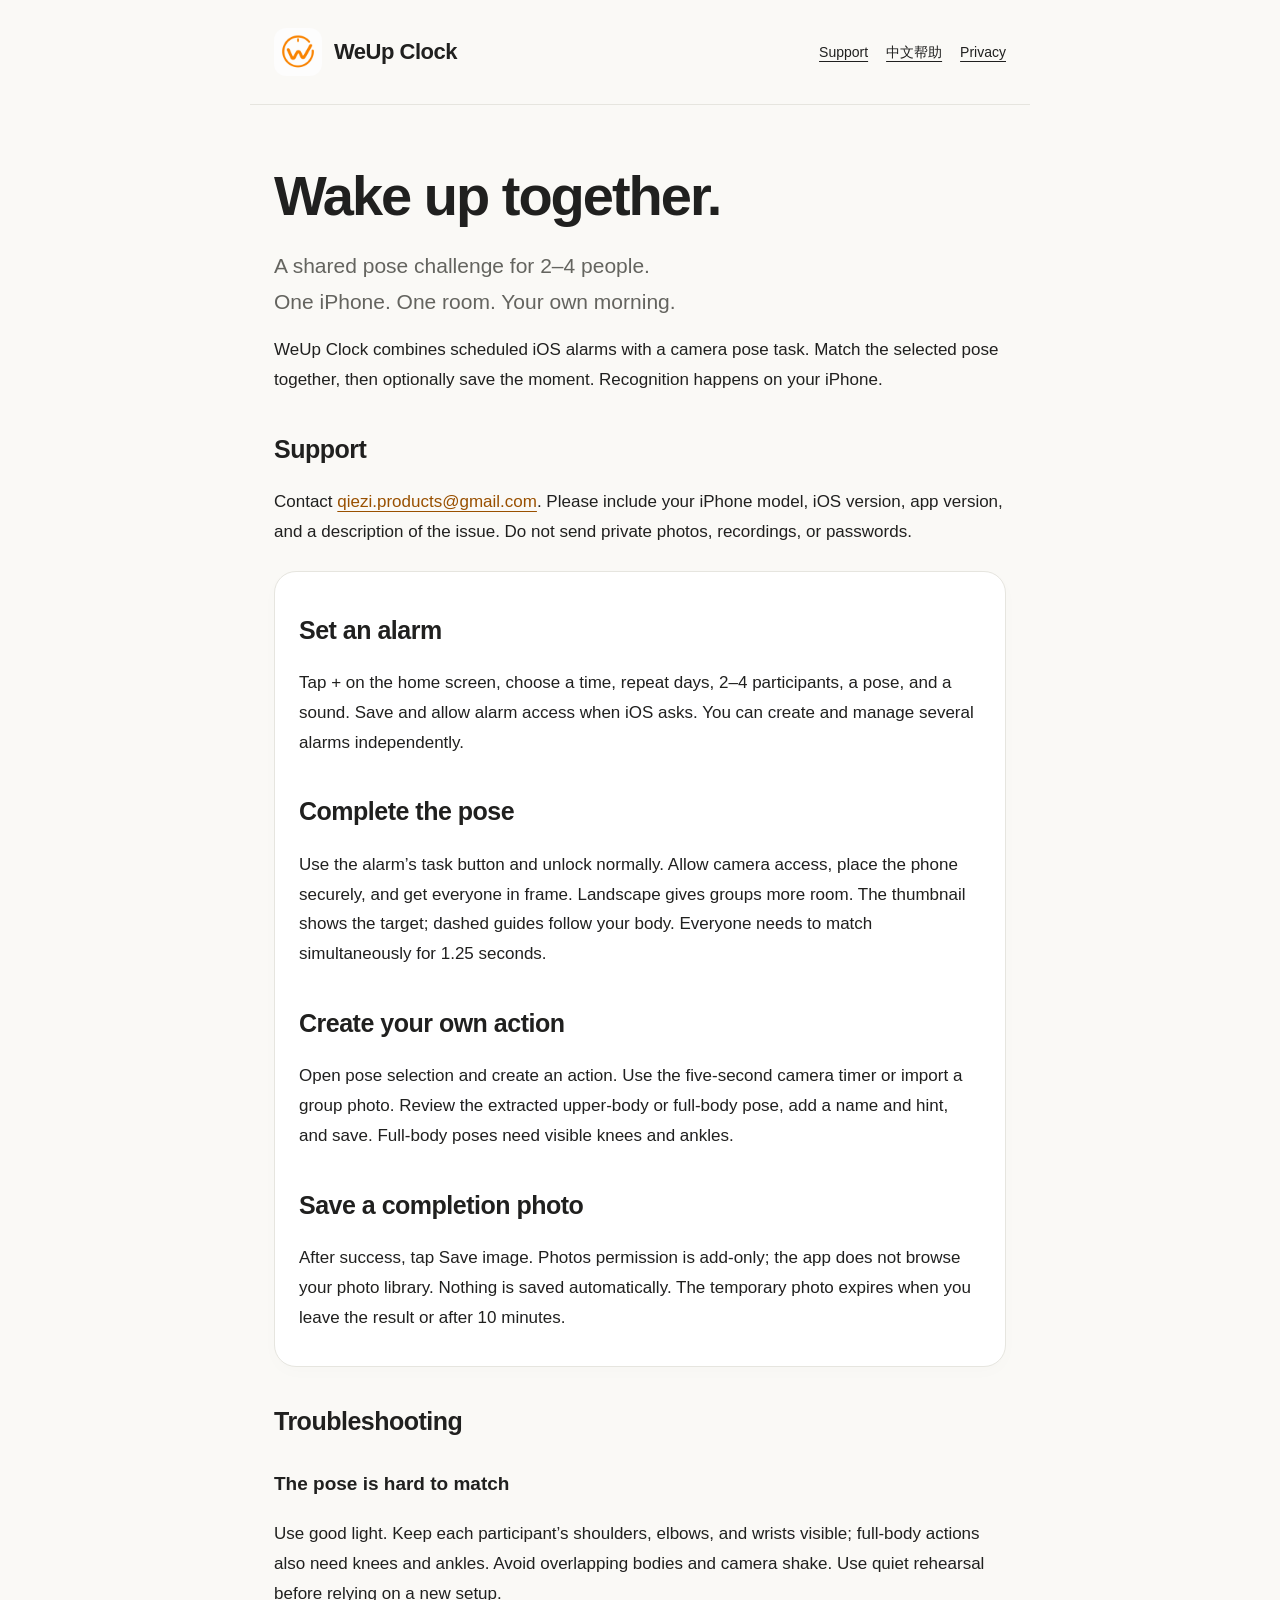
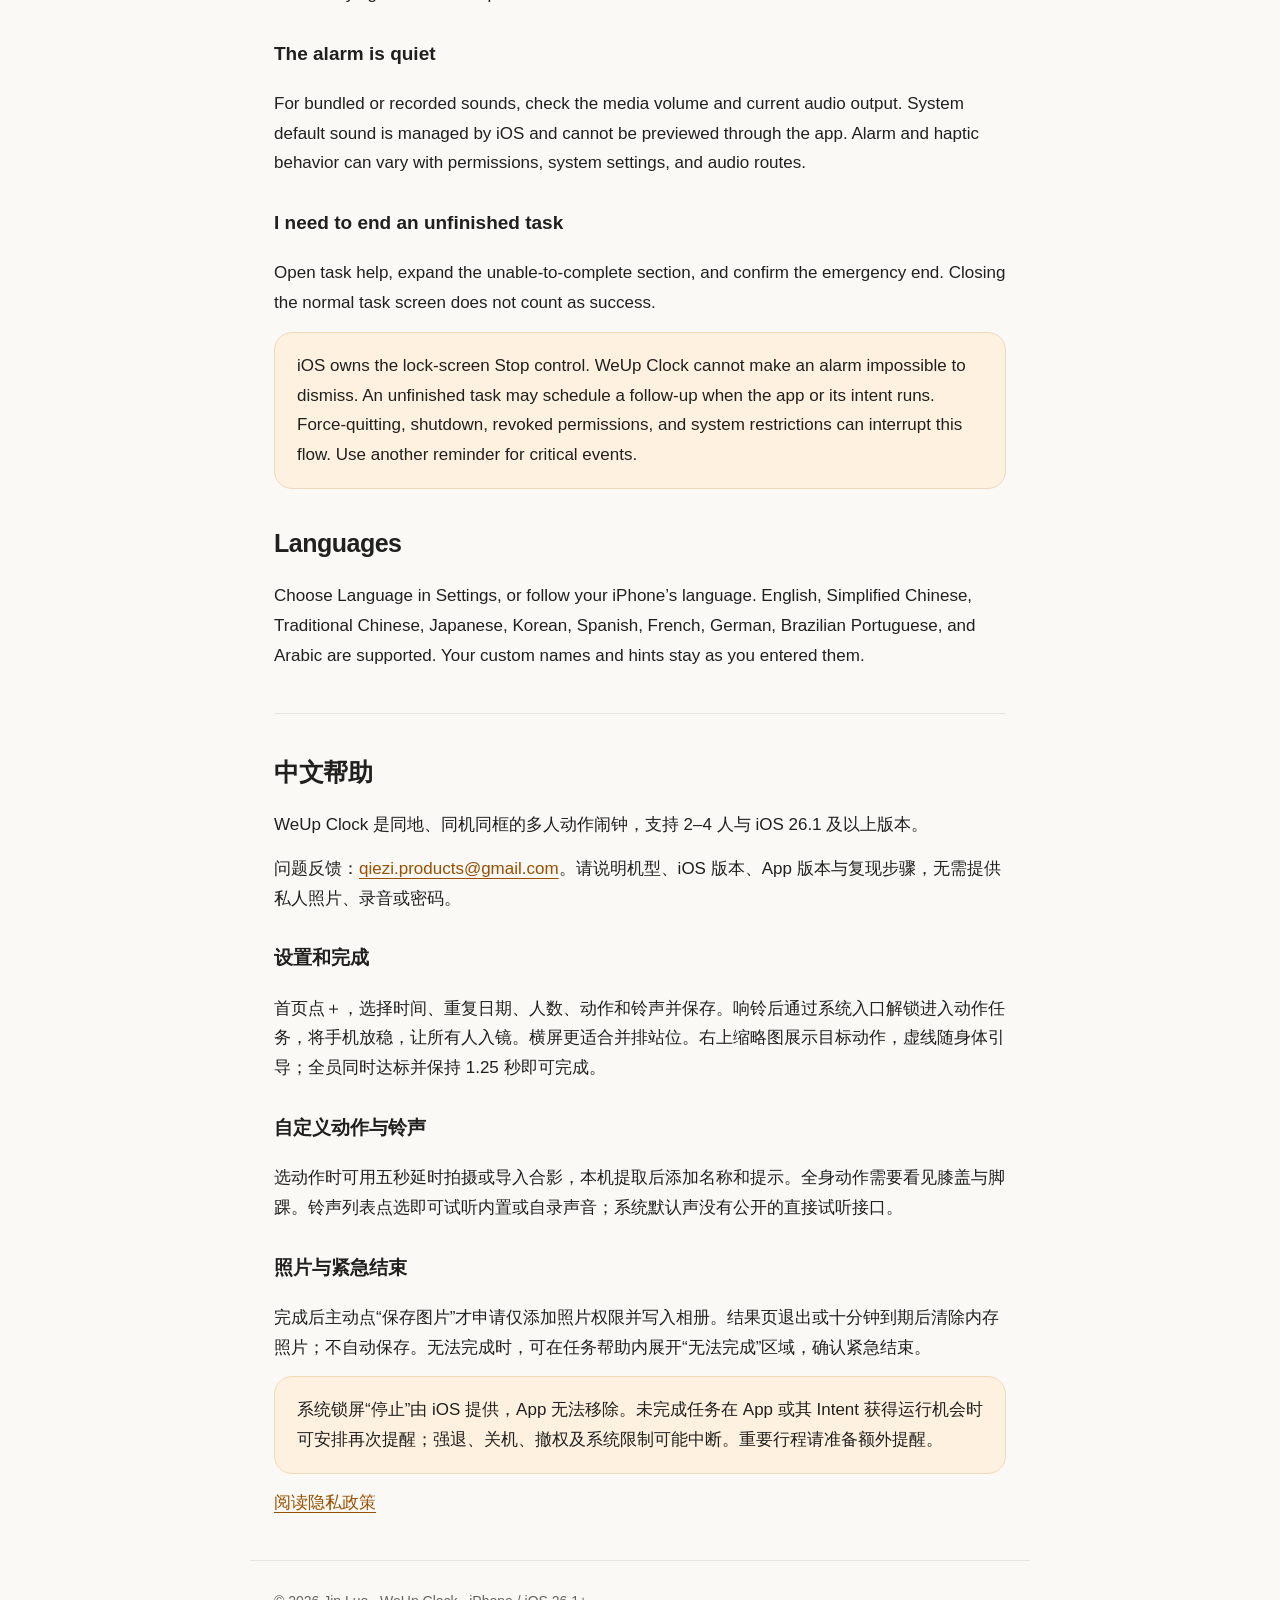
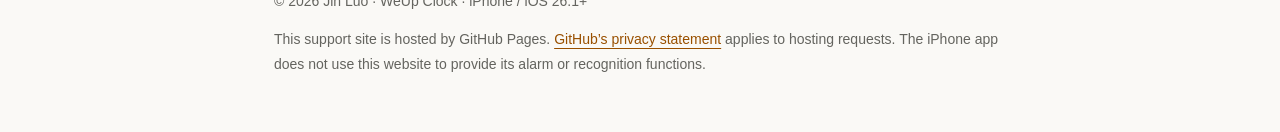
==== index.html @ ee0f4970 "Publish WeUp Clock support and privacy pages" ====
<!doctype html><html lang="en"><head><meta charset="utf-8"><meta name="viewport" content="width=device-width,initial-scale=1"><title>WeUp Clock — Support</title><meta name="description" content="Support and privacy information for WeUp Clock, a local shared-pose alarm for iPhone."><link rel="stylesheet" href="style.css"><link rel="icon" href="icon.png"></head><body>
<header><a class="brand" href="./"><img src="icon.png" alt="">WeUp Clock</a><nav><a href="#support">Support</a><a href="#zh" lang="zh-Hans">中文帮助</a><a href="privacy.html">Privacy</a></nav></header>
<main><h1>Wake up together.</h1><p class="lead">A shared pose challenge for 2–4 people.<br>One iPhone. One room. Your own morning.</p><p>WeUp Clock combines scheduled iOS alarms with a camera pose task. Match the selected pose together, then optionally save the moment. Recognition happens on your iPhone.</p>
<section id="support"><h2>Support</h2><p>Contact <a href="mailto:qiezi.products@gmail.com?subject=WeUp%20Clock%20Support">qiezi.products@gmail.com</a>. Please include your iPhone model, iOS version, app version, and a description of the issue. Do not send private photos, recordings, or passwords.</p></section>
<div class="card"><h2>Set an alarm</h2><p>Tap + on the home screen, choose a time, repeat days, 2–4 participants, a pose, and a sound. Save and allow alarm access when iOS asks. You can create and manage several alarms independently.</p><h2>Complete the pose</h2><p>Use the alarm’s task button and unlock normally. Allow camera access, place the phone securely, and get everyone in frame. Landscape gives groups more room. The thumbnail shows the target; dashed guides follow your body. Everyone needs to match simultaneously for 1.25 seconds.</p><h2>Create your own action</h2><p>Open pose selection and create an action. Use the five-second camera timer or import a group photo. Review the extracted upper-body or full-body pose, add a name and hint, and save. Full-body poses need visible knees and ankles.</p><h2>Save a completion photo</h2><p>After success, tap Save image. Photos permission is add-only; the app does not browse your photo library. Nothing is saved automatically. The temporary photo expires when you leave the result or after 10 minutes.</p></div>
<h2>Troubleshooting</h2><h3>The pose is hard to match</h3><p>Use good light. Keep each participant’s shoulders, elbows, and wrists visible; full-body actions also need knees and ankles. Avoid overlapping bodies and camera shake. Use quiet rehearsal before relying on a new setup.</p><h3>The alarm is quiet</h3><p>For bundled or recorded sounds, check the media volume and current audio output. System default sound is managed by iOS and cannot be previewed through the app. Alarm and haptic behavior can vary with permissions, system settings, and audio routes.</p><h3>I need to end an unfinished task</h3><p>Open task help, expand the unable-to-complete section, and confirm the emergency end. Closing the normal task screen does not count as success.</p><p class="note">iOS owns the lock-screen Stop control. WeUp Clock cannot make an alarm impossible to dismiss. An unfinished task may schedule a follow-up when the app or its intent runs. Force-quitting, shutdown, revoked permissions, and system restrictions can interrupt this flow. Use another reminder for critical events.</p>
<h2>Languages</h2><p>Choose Language in Settings, or follow your iPhone’s language. English, Simplified Chinese, Traditional Chinese, Japanese, Korean, Spanish, French, German, Brazilian Portuguese, and Arabic are supported. Your custom names and hints stay as you entered them.</p>
<hr><section id="zh" lang="zh-Hans"><h2>中文帮助</h2><p>WeUp Clock 是同地、同机同框的多人动作闹钟，支持 2–4 人与 iOS 26.1 及以上版本。</p><p>问题反馈：<a href="mailto:qiezi.products@gmail.com?subject=WeUp%20Clock%20%E5%B8%AE%E5%8A%A9">qiezi.products@gmail.com</a>。请说明机型、iOS 版本、App 版本与复现步骤，无需提供私人照片、录音或密码。</p><h3>设置和完成</h3><p>首页点＋，选择时间、重复日期、人数、动作和铃声并保存。响铃后通过系统入口解锁进入动作任务，将手机放稳，让所有人入镜。横屏更适合并排站位。右上缩略图展示目标动作，虚线随身体引导；全员同时达标并保持 1.25 秒即可完成。</p><h3>自定义动作与铃声</h3><p>选动作时可用五秒延时拍摄或导入合影，本机提取后添加名称和提示。全身动作需要看见膝盖与脚踝。铃声列表点选即可试听内置或自录声音；系统默认声没有公开的直接试听接口。</p><h3>照片与紧急结束</h3><p>完成后主动点“保存图片”才申请仅添加照片权限并写入相册。结果页退出或十分钟到期后清除内存照片；不自动保存。无法完成时，可在任务帮助内展开“无法完成”区域，确认紧急结束。</p><p class="note">系统锁屏“停止”由 iOS 提供，App 无法移除。未完成任务在 App 或其 Intent 获得运行机会时可安排再次提醒；强退、关机、撤权及系统限制可能中断。重要行程请准备额外提醒。</p><p><a href="privacy.html#zh">阅读隐私政策</a></p></section></main><footer>© 2026 Jin Luo · WeUp Clock · iPhone / iOS 26.1+<p>This support site is hosted by GitHub Pages. <a href="https://docs.github.com/en/site-policy/privacy-policies/github-general-privacy-statement">GitHub’s privacy statement</a> applies to hosting requests. The iPhone app does not use this website to provide its alarm or recognition functions.</p></footer></body></html>
---- style.css ----
:root{color-scheme:light;--ink:#20201f;--muted:#64645f;--brand:#ff8a00;--line:#e6e5df}*{box-sizing:border-box}body{margin:0;background:#faf9f6;color:var(--ink);font:17px/1.75 -apple-system,BlinkMacSystemFont,"Segoe UI",sans-serif}header,main,footer{max-width:780px;margin:auto;padding:28px 24px}header{display:flex;align-items:center;justify-content:space-between;gap:20px;border-bottom:1px solid var(--line)}.brand{display:flex;gap:12px;align-items:center;font-size:22px;font-weight:750;text-decoration:none;color:var(--ink);letter-spacing:-.5px}.brand img{width:48px;height:48px;border-radius:12px}nav{display:flex;gap:18px;font-size:14px}a{color:#995000;text-underline-offset:4px}nav a{color:var(--ink)}h1{font-size:clamp(36px,7vw,56px);letter-spacing:-2px;line-height:1.12;margin:32px 0 20px}h2{font-size:25px;line-height:1.35;letter-spacing:-.5px;margin-top:38px}h3{font-size:19px;margin-top:28px}p{margin:14px 0}.lead{font-size:21px;color:var(--muted)}.note{padding:18px 22px;background:#fff1df;border:1px solid #f1d8b9;border-radius:18px}.card{background:white;border:1px solid var(--line);border-radius:22px;padding:4px 24px 20px;margin:24px 0;box-shadow:0 5px 18px #20201f04}.muted,footer{color:var(--muted);font-size:14px}hr{border:0;border-top:1px solid var(--line);margin:42px 0}li{margin-bottom:8px}footer{border-top:1px solid var(--line);padding-bottom:42px}@media(max-width:520px){header{align-items:flex-start;flex-direction:column}h1{letter-spacing:-1px}.card{padding-inline:18px}nav{flex-wrap:wrap}}
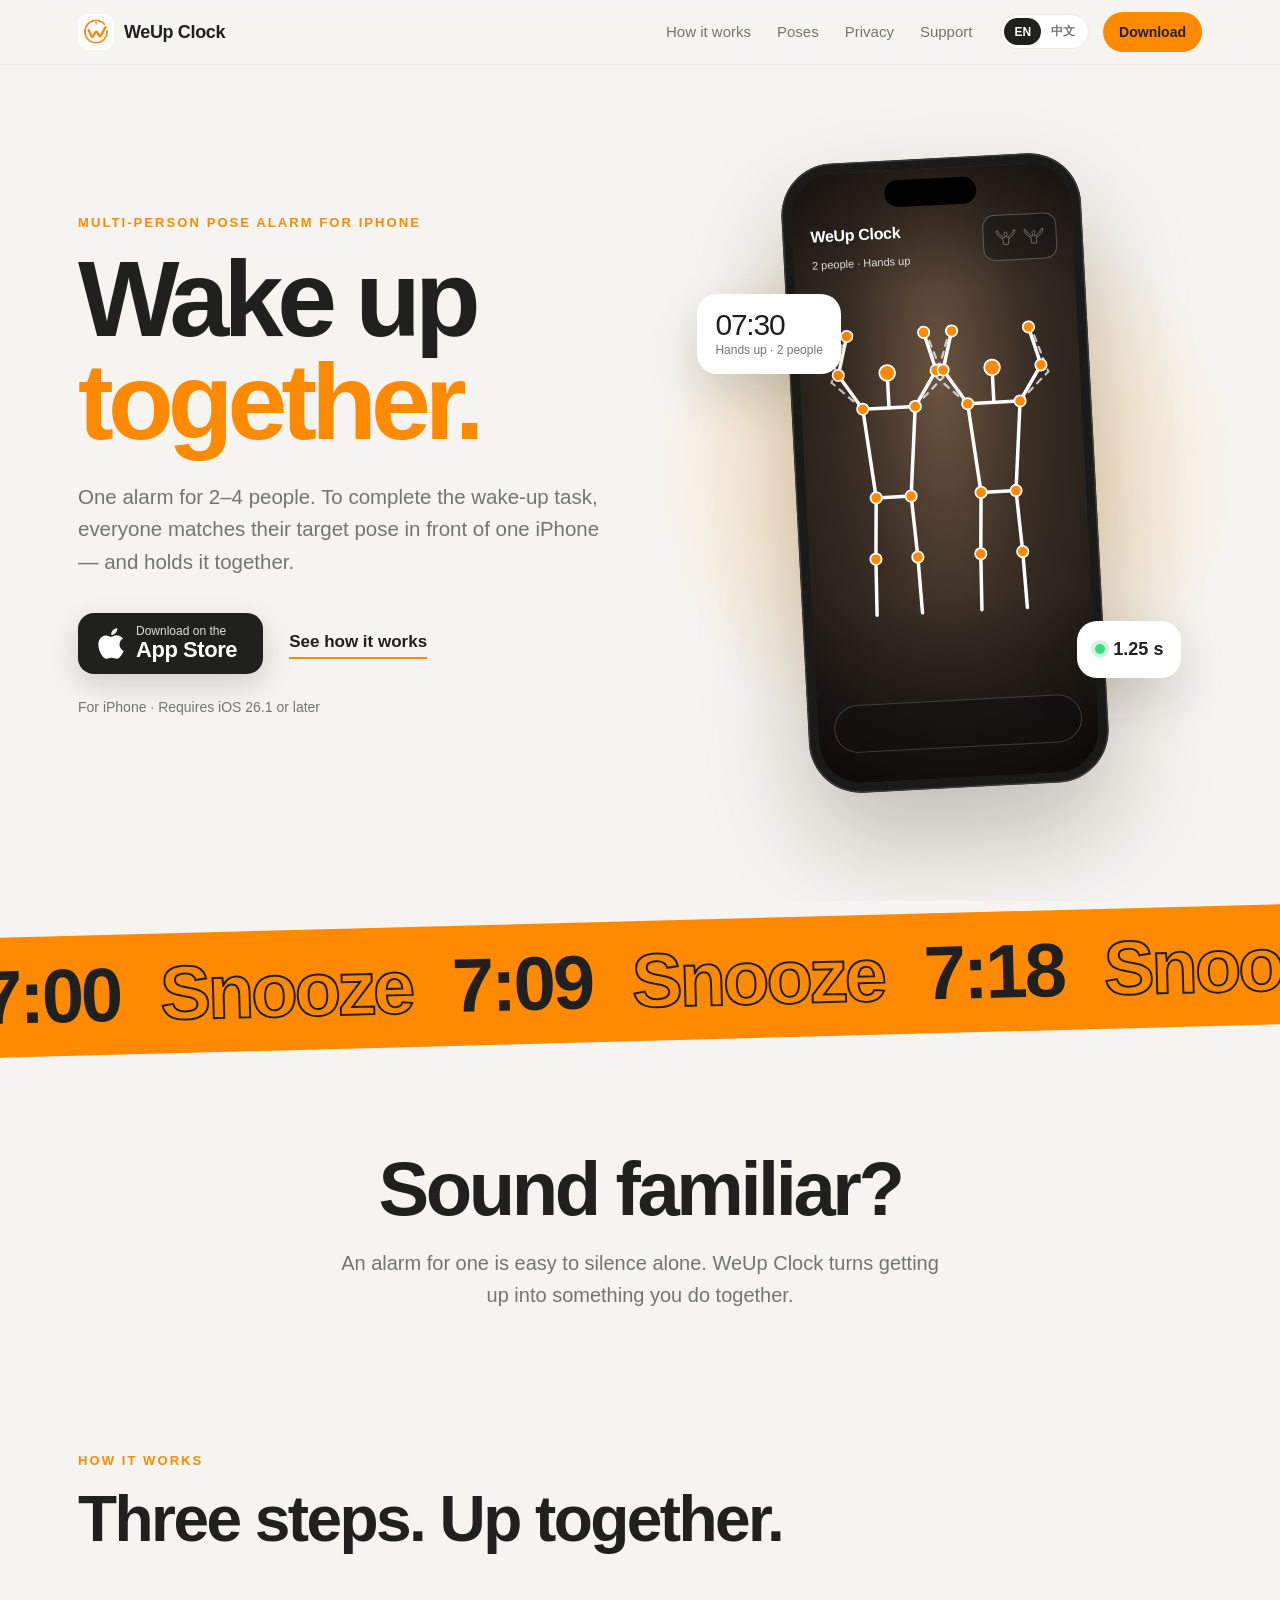
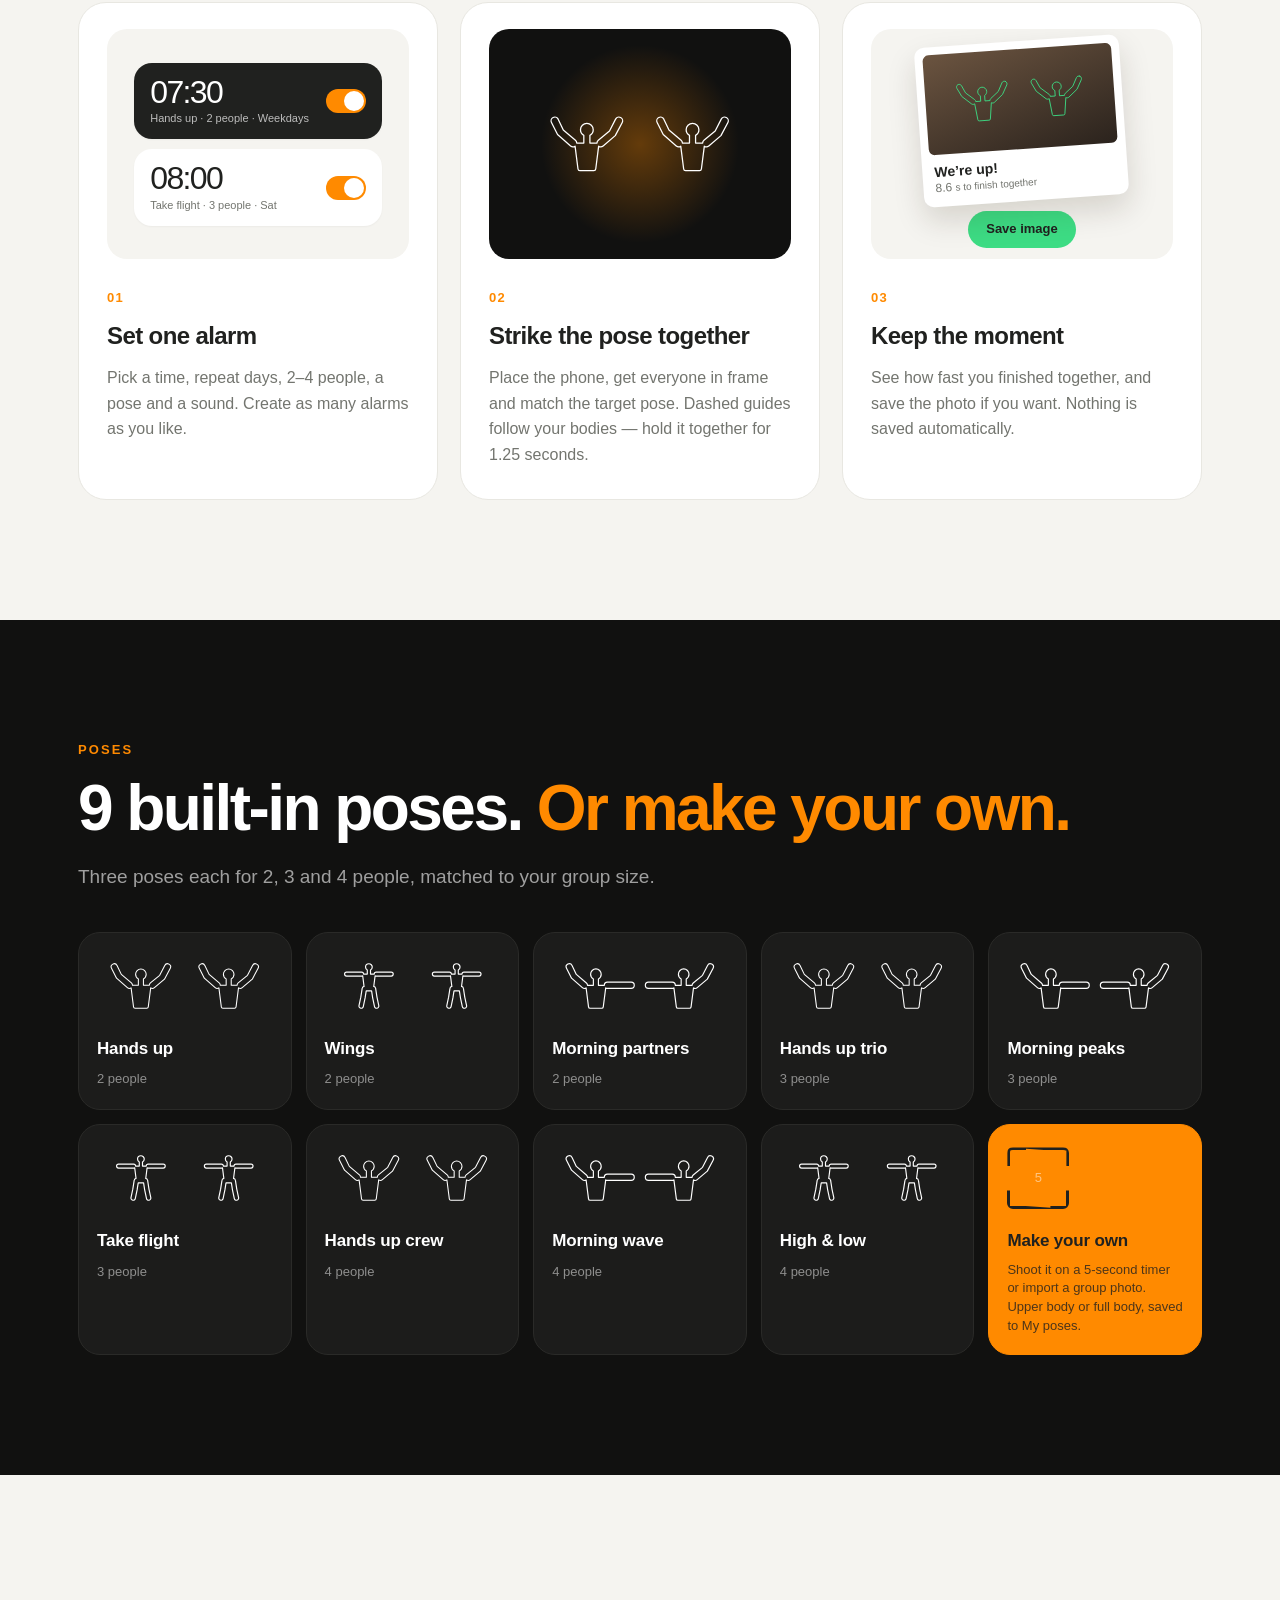
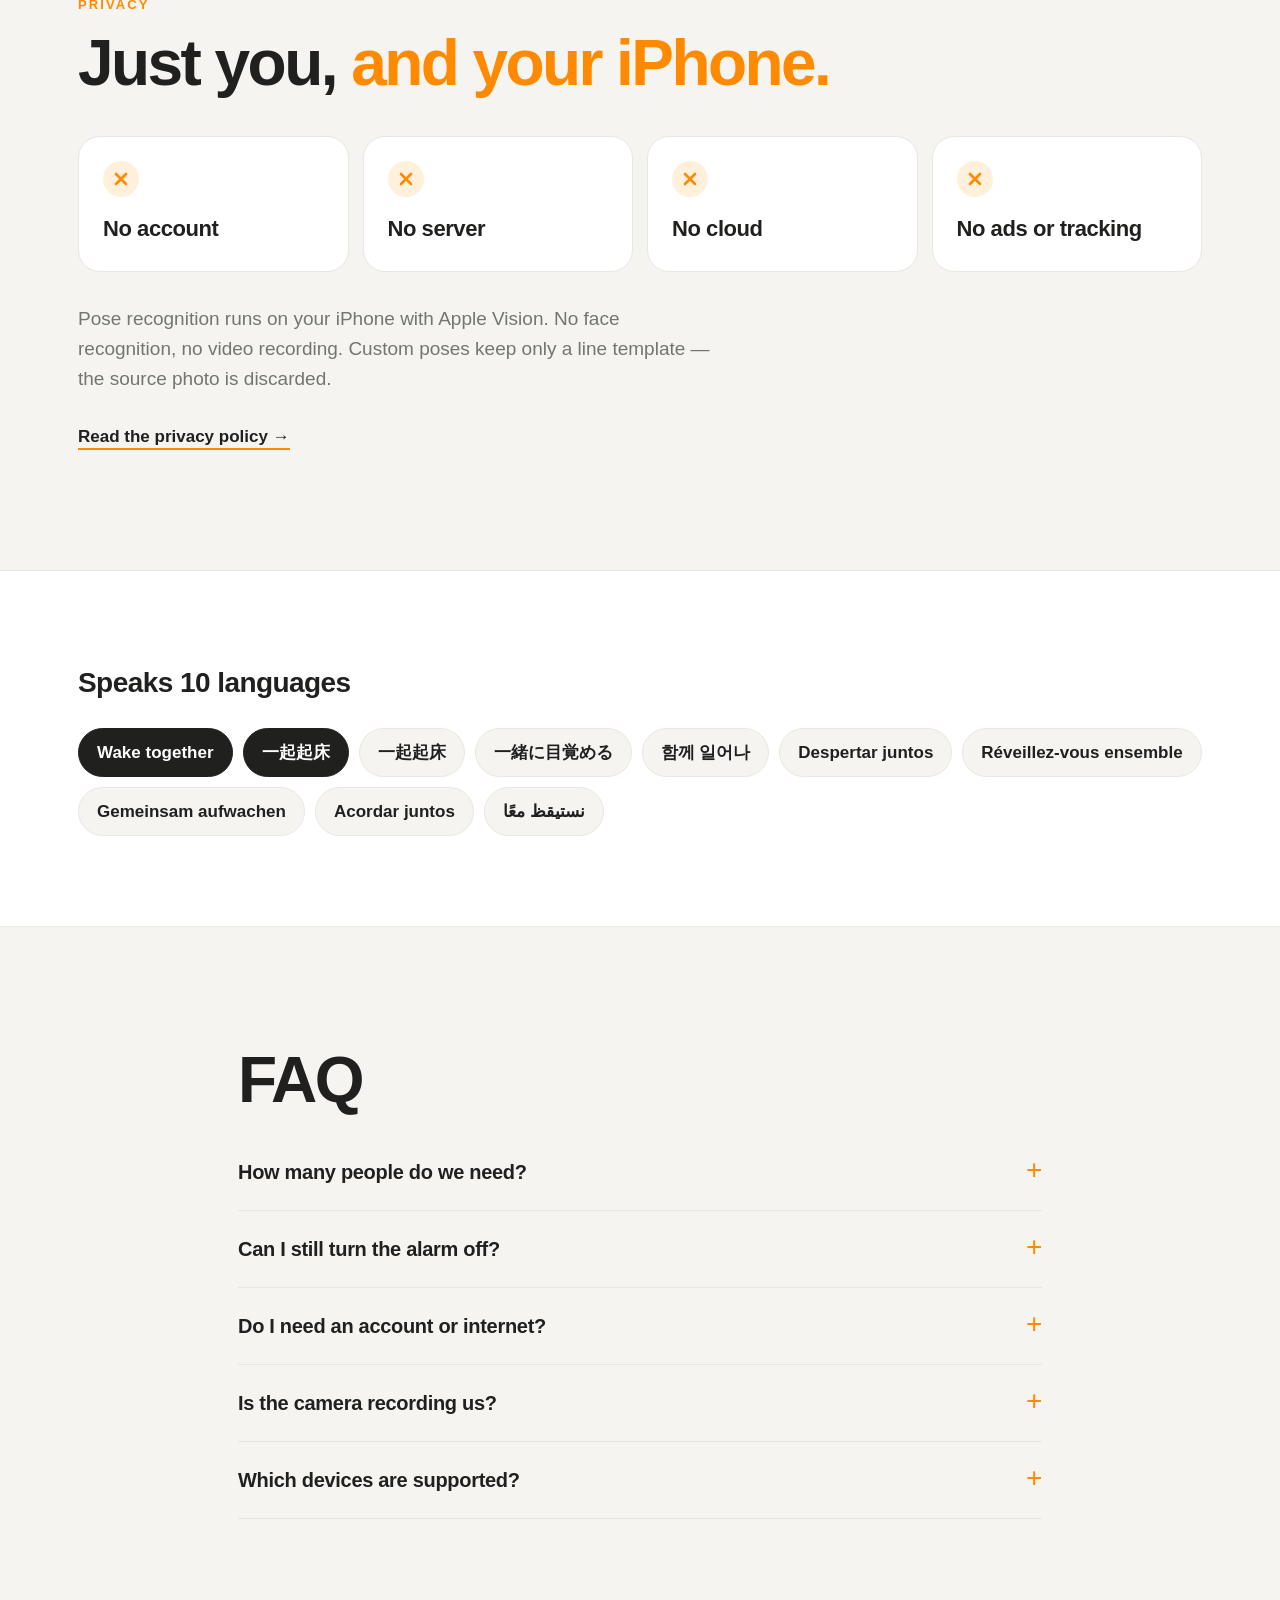
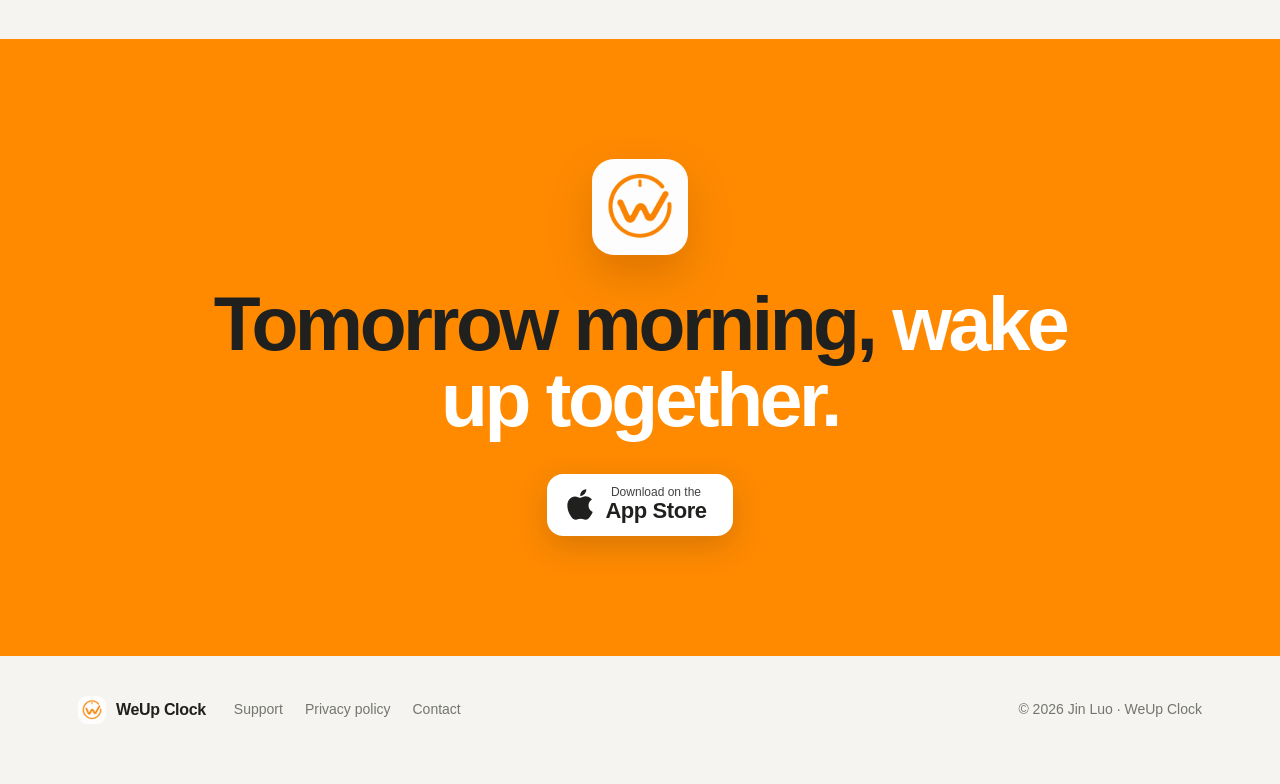
==== commit 76e8172d: "Add WeUp Clock marketing site preview" ====
--- a/index.html
+++ b/index.html
@@ -1,8 +1,224 @@
-<!doctype html><html lang="en"><head><meta charset="utf-8"><meta name="viewport" content="width=device-width,initial-scale=1"><title>WeUp Clock — Support</title><meta name="description" content="Support and privacy information for WeUp Clock, a local shared-pose alarm for iPhone."><link rel="stylesheet" href="style.css"><link rel="icon" href="icon.png"></head><body>
-<header><a class="brand" href="./"><img src="icon.png" alt="">WeUp Clock</a><nav><a href="#support">Support</a><a href="#zh" lang="zh-Hans">中文帮助</a><a href="privacy.html">Privacy</a></nav></header>
-<main><h1>Wake up together.</h1><p class="lead">A shared pose challenge for 2–4 people.<br>One iPhone. One room. Your own morning.</p><p>WeUp Clock combines scheduled iOS alarms with a camera pose task. Match the selected pose together, then optionally save the moment. Recognition happens on your iPhone.</p>
-<section id="support"><h2>Support</h2><p>Contact <a href="mailto:qiezi.products@gmail.com?subject=WeUp%20Clock%20Support">qiezi.products@gmail.com</a>. Please include your iPhone model, iOS version, app version, and a description of the issue. Do not send private photos, recordings, or passwords.</p></section>
-<div class="card"><h2>Set an alarm</h2><p>Tap + on the home screen, choose a time, repeat days, 2–4 participants, a pose, and a sound. Save and allow alarm access when iOS asks. You can create and manage several alarms independently.</p><h2>Complete the pose</h2><p>Use the alarm’s task button and unlock normally. Allow camera access, place the phone securely, and get everyone in frame. Landscape gives groups more room. The thumbnail shows the target; dashed guides follow your body. Everyone needs to match simultaneously for 1.25 seconds.</p><h2>Create your own action</h2><p>Open pose selection and create an action. Use the five-second camera timer or import a group photo. Review the extracted upper-body or full-body pose, add a name and hint, and save. Full-body poses need visible knees and ankles.</p><h2>Save a completion photo</h2><p>After success, tap Save image. Photos permission is add-only; the app does not browse your photo library. Nothing is saved automatically. The temporary photo expires when you leave the result or after 10 minutes.</p></div>
-<h2>Troubleshooting</h2><h3>The pose is hard to match</h3><p>Use good light. Keep each participant’s shoulders, elbows, and wrists visible; full-body actions also need knees and ankles. Avoid overlapping bodies and camera shake. Use quiet rehearsal before relying on a new setup.</p><h3>The alarm is quiet</h3><p>For bundled or recorded sounds, check the media volume and current audio output. System default sound is managed by iOS and cannot be previewed through the app. Alarm and haptic behavior can vary with permissions, system settings, and audio routes.</p><h3>I need to end an unfinished task</h3><p>Open task help, expand the unable-to-complete section, and confirm the emergency end. Closing the normal task screen does not count as success.</p><p class="note">iOS owns the lock-screen Stop control. WeUp Clock cannot make an alarm impossible to dismiss. An unfinished task may schedule a follow-up when the app or its intent runs. Force-quitting, shutdown, revoked permissions, and system restrictions can interrupt this flow. Use another reminder for critical events.</p>
-<h2>Languages</h2><p>Choose Language in Settings, or follow your iPhone’s language. English, Simplified Chinese, Traditional Chinese, Japanese, Korean, Spanish, French, German, Brazilian Portuguese, and Arabic are supported. Your custom names and hints stay as you entered them.</p>
-<hr><section id="zh" lang="zh-Hans"><h2>中文帮助</h2><p>WeUp Clock 是同地、同机同框的多人动作闹钟，支持 2–4 人与 iOS 26.1 及以上版本。</p><p>问题反馈：<a href="mailto:qiezi.products@gmail.com?subject=WeUp%20Clock%20%E5%B8%AE%E5%8A%A9">qiezi.products@gmail.com</a>。请说明机型、iOS 版本、App 版本与复现步骤，无需提供私人照片、录音或密码。</p><h3>设置和完成</h3><p>首页点＋，选择时间、重复日期、人数、动作和铃声并保存。响铃后通过系统入口解锁进入动作任务，将手机放稳，让所有人入镜。横屏更适合并排站位。右上缩略图展示目标动作，虚线随身体引导；全员同时达标并保持 1.25 秒即可完成。</p><h3>自定义动作与铃声</h3><p>选动作时可用五秒延时拍摄或导入合影，本机提取后添加名称和提示。全身动作需要看见膝盖与脚踝。铃声列表点选即可试听内置或自录声音；系统默认声没有公开的直接试听接口。</p><h3>照片与紧急结束</h3><p>完成后主动点“保存图片”才申请仅添加照片权限并写入相册。结果页退出或十分钟到期后清除内存照片；不自动保存。无法完成时，可在任务帮助内展开“无法完成”区域，确认紧急结束。</p><p class="note">系统锁屏“停止”由 iOS 提供，App 无法移除。未完成任务在 App 或其 Intent 获得运行机会时可安排再次提醒；强退、关机、撤权及系统限制可能中断。重要行程请准备额外提醒。</p><p><a href="privacy.html#zh">阅读隐私政策</a></p></section></main><footer>© 2026 Jin Luo · WeUp Clock · iPhone / iOS 26.1+<p>This support site is hosted by GitHub Pages. <a href="https://docs.github.com/en/site-policy/privacy-policies/github-general-privacy-statement">GitHub’s privacy statement</a> applies to hosting requests. The iPhone app does not use this website to provide its alarm or recognition functions.</p></footer></body></html>
+<!doctype html>
+<html lang="en">
+<head>
+<meta charset="utf-8">
+<meta name="viewport" content="width=device-width,initial-scale=1,viewport-fit=cover">
+<title>WeUp Clock — Wake up together</title>
+<meta name="description" content="WeUp Clock is a multi-person pose alarm for iPhone. One alarm for 2–4 people: match the selected poses together to wake up. No account, no server, on-device.">
+<meta name="theme-color" content="#F5F4F0">
+<link rel="icon" href="icon.png">
+<link rel="apple-touch-icon" href="icon.png">
+<meta property="og:type" content="website">
+<meta property="og:title" content="WeUp Clock — Wake up together">
+<meta property="og:description" content="One alarm for 2–4 people. Strike the pose together to wake up.">
+<meta property="og:image" content="icon.png">
+<meta name="twitter:card" content="summary">
+<link rel="stylesheet" href="assets/site.css">
+</head>
+<body>
+<a class="skip" href="#main">Skip to content</a>
+<header class="nav">
+  <div class="wrap nav-in">
+    <a class="brand" href="./"><img src="icon.png" alt="" width="36" height="36">WeUp Clock</a>
+    <nav aria-label="Primary">
+      <a href="#how" data-i18n="nav.how">How it works</a>
+      <a href="#poses" data-i18n="nav.poses">Poses</a>
+      <a href="#privacy" data-i18n="nav.privacy">Privacy</a>
+      <a href="support.html" data-i18n="nav.support">Support</a>
+    </nav>
+    <div class="nav-end">
+      <div class="lang" role="group" aria-label="Language"><button data-setlang="en" aria-pressed="true">EN</button><button data-setlang="zh" aria-pressed="false">中文</button></div>
+      <a class="btn-sm" data-appstore href="https://www.apple.com/app-store/" data-i18n="nav.download">Download</a>
+    </div>
+  </div>
+</header>
+
+<main id="main">
+  <!-- HERO -->
+  <section class="hero">
+    <div class="wrap hero-in">
+      <div class="hero-copy">
+        <p class="eyebrow" data-i18n="hero.eyebrow">Multi-person pose alarm for iPhone</p>
+        <h1 data-i18n="hero.title">Wake up <em>together.</em></h1>
+        <p class="lead" data-i18n="hero.sub">One alarm for 2–4 people. To complete the wake-up task, everyone matches their target pose in front of one iPhone — and holds it together.</p>
+        <div class="cta-row">
+          <a class="badge" data-appstore href="https://www.apple.com/app-store/" aria-label="Download on the App Store">
+            <svg viewBox="0 0 17 20" aria-hidden="true"><symbol id="apple" viewBox="0 0 17 20"><path d="M14.1 10.6c0-2.6 2.1-3.8 2.2-3.9-1.2-1.8-3.1-2-3.7-2-1.6-.2-3.1.9-3.9.9-.8 0-2-.9-3.4-.9-1.7 0-3.3 1-4.2 2.6-1.8 3.1-.5 7.7 1.3 10.2.9 1.2 1.9 2.6 3.2 2.6 1.3-.1 1.8-.8 3.3-.8 1.6 0 2 .8 3.4.8 1.4 0 2.3-1.3 3.1-2.5 1-1.4 1.4-2.8 1.4-2.9-.1 0-2.7-1-2.7-4.1zM11.6 3c.7-.9 1.2-2 1-3.1-1 0-2.2.7-2.9 1.5-.6.7-1.2 1.9-1 3 1.1.1 2.2-.6 2.9-1.4z"/></symbol><use href="#apple"/></svg>
+            <span><small data-i18n="cta.badgeSmall">Download on the</small><b data-i18n="cta.badgeBig">App Store</b></span>
+          </a>
+          <a class="link-arrow" href="#how" data-i18n="hero.secondary">See how it works</a>
+        </div>
+        <p class="req" data-i18n="hero.req">For iPhone · Requires iOS 26.1 or later</p>
+      </div>
+      <div class="hero-visual" aria-hidden="true">
+        <div class="glow"></div>
+        <div class="phone">
+          <div class="screen cam">
+            <div class="island"></div>
+            <div class="hud"><div><b>WeUp Clock</b><span data-i18n="screen.sub">2 people · Hands up</span></div><div class="thumb" data-pose="1"></div></div>
+            <svg class="hero-skel" viewBox="0 0 320 440" aria-hidden="true">
+<path d="M70 168 L36 136 L50 94" class="guide"><animate attributeName="opacity" dur="6s" repeatCount="indefinite" keyTimes="0;0.14;0.36;0.42;0.58;0.62;0.86;0.94;1" values="0;.9;.9;.9;0;0;0;0;0"/></path>
+<path d="M130 168 L164 136 L150 94" class="guide"><animate attributeName="opacity" dur="6s" repeatCount="indefinite" keyTimes="0;0.14;0.36;0.42;0.58;0.62;0.86;0.94;1" values="0;.9;.9;.9;0;0;0;0;0"/></path>
+<path d="M190 168 L156 136 L170 94" class="guide"><animate attributeName="opacity" dur="6s" repeatCount="indefinite" keyTimes="0;0.14;0.36;0.42;0.58;0.62;0.86;0.94;1" values="0;.9;.9;.9;0;0;0;0;0"/></path>
+<path d="M250 168 L284 136 L270 94" class="guide"><animate attributeName="opacity" dur="6s" repeatCount="indefinite" keyTimes="0;0.14;0.36;0.42;0.58;0.62;0.86;0.94;1" values="0;.9;.9;.9;0;0;0;0;0"/></path>
+<g class="bone">
+<path d="M70 168 L130 168 L120 270 L80 270 Z"><animate attributeName="stroke" dur="6s" repeatCount="indefinite" keyTimes="0;0.14;0.36;0.42;0.58;0.62;0.86;0.94;1" values="#fff;#fff;#fff;#fff;#fff;#3DDC84;#3DDC84;#fff;#fff" calcMode="discrete"/></path>
+<path d="M100 168 L100 138"><animate attributeName="stroke" dur="6s" repeatCount="indefinite" keyTimes="0;0.14;0.36;0.42;0.58;0.62;0.86;0.94;1" values="#fff;#fff;#fff;#fff;#fff;#3DDC84;#3DDC84;#fff;#fff" calcMode="discrete"/></path>
+<path d="M80 270 L76 340 L74 404 M120 270 L124 340 L126 404"><animate attributeName="stroke" dur="6s" repeatCount="indefinite" keyTimes="0;0.14;0.36;0.42;0.58;0.62;0.86;0.94;1" values="#fff;#fff;#fff;#fff;#fff;#3DDC84;#3DDC84;#fff;#fff" calcMode="discrete"/></path>
+<path d="M70 168 L60 214 L56 258"><animate attributeName="d" dur="6s" repeatCount="indefinite" keyTimes="0;0.14;0.36;0.42;0.58;0.62;0.86;0.94;1" values="M70 168 L60 214 L56 258;M70 168 L60 214 L56 258;M70 168 L44 128 L56 84;M70 168 L44 128 L56 84;M70 168 L44 128 L56 84;M70 168 L44 128 L56 84;M70 168 L44 128 L56 84;M70 168 L60 214 L56 258;M70 168 L60 214 L56 258" calcMode="spline" keySplines="0.4 0 0.2 1;0.4 0 0.2 1;0.4 0 0.2 1;0.4 0 0.2 1;0.4 0 0.2 1;0.4 0 0.2 1;0.4 0 0.2 1;0.4 0 0.2 1"/><animate attributeName="stroke" dur="6s" repeatCount="indefinite" keyTimes="0;0.14;0.36;0.42;0.58;0.62;0.86;0.94;1" values="#fff;#fff;#fff;#fff;#fff;#3DDC84;#3DDC84;#fff;#fff" calcMode="discrete"/></path>
+<path d="M130 168 L140 214 L144 258"><animate attributeName="d" dur="6s" repeatCount="indefinite" keyTimes="0;0.14;0.36;0.42;0.58;0.62;0.86;0.94;1" values="M130 168 L140 214 L144 258;M130 168 L140 214 L144 258;M130 168 L162 160 L158 118;M130 168 L156 128 L144 84;M130 168 L156 128 L144 84;M130 168 L156 128 L144 84;M130 168 L156 128 L144 84;M130 168 L140 214 L144 258;M130 168 L140 214 L144 258" calcMode="spline" keySplines="0.4 0 0.2 1;0.4 0 0.2 1;0.4 0 0.2 1;0.4 0 0.2 1;0.4 0 0.2 1;0.4 0 0.2 1;0.4 0 0.2 1;0.4 0 0.2 1"/><animate attributeName="stroke" dur="6s" repeatCount="indefinite" keyTimes="0;0.14;0.36;0.42;0.58;0.62;0.86;0.94;1" values="#fff;#fff;#fff;#fff;#fff;#3DDC84;#3DDC84;#fff;#fff" calcMode="discrete"/></path>
+</g>
+<circle class="node" r="6.5" cx="60" cy="214"><animate attributeName="cx" dur="6s" repeatCount="indefinite" keyTimes="0;0.14;0.36;0.42;0.58;0.62;0.86;0.94;1" values="60;60;44;44;44;44;44;60;60" calcMode="spline" keySplines="0.4 0 0.2 1;0.4 0 0.2 1;0.4 0 0.2 1;0.4 0 0.2 1;0.4 0 0.2 1;0.4 0 0.2 1;0.4 0 0.2 1;0.4 0 0.2 1"/><animate attributeName="cy" dur="6s" repeatCount="indefinite" keyTimes="0;0.14;0.36;0.42;0.58;0.62;0.86;0.94;1" values="214;214;128;128;128;128;128;214;214" calcMode="spline" keySplines="0.4 0 0.2 1;0.4 0 0.2 1;0.4 0 0.2 1;0.4 0 0.2 1;0.4 0 0.2 1;0.4 0 0.2 1;0.4 0 0.2 1;0.4 0 0.2 1"/><animate attributeName="fill" dur="6s" repeatCount="indefinite" keyTimes="0;0.14;0.36;0.42;0.58;0.62;0.86;0.94;1" values="#FF8A00;#FF8A00;#FF8A00;#FF8A00;#FF8A00;#3DDC84;#3DDC84;#FF8A00;#FF8A00" calcMode="discrete"/></circle>
+<circle class="node" r="6.5" cx="56" cy="258"><animate attributeName="cx" dur="6s" repeatCount="indefinite" keyTimes="0;0.14;0.36;0.42;0.58;0.62;0.86;0.94;1" values="56;56;56;56;56;56;56;56;56" calcMode="spline" keySplines="0.4 0 0.2 1;0.4 0 0.2 1;0.4 0 0.2 1;0.4 0 0.2 1;0.4 0 0.2 1;0.4 0 0.2 1;0.4 0 0.2 1;0.4 0 0.2 1"/><animate attributeName="cy" dur="6s" repeatCount="indefinite" keyTimes="0;0.14;0.36;0.42;0.58;0.62;0.86;0.94;1" values="258;258;84;84;84;84;84;258;258" calcMode="spline" keySplines="0.4 0 0.2 1;0.4 0 0.2 1;0.4 0 0.2 1;0.4 0 0.2 1;0.4 0 0.2 1;0.4 0 0.2 1;0.4 0 0.2 1;0.4 0 0.2 1"/><animate attributeName="fill" dur="6s" repeatCount="indefinite" keyTimes="0;0.14;0.36;0.42;0.58;0.62;0.86;0.94;1" values="#FF8A00;#FF8A00;#FF8A00;#FF8A00;#FF8A00;#3DDC84;#3DDC84;#FF8A00;#FF8A00" calcMode="discrete"/></circle>
+<circle class="node" r="6.5" cx="70" cy="168"><animate attributeName="cx" dur="6s" repeatCount="indefinite" keyTimes="0;0.14;0.36;0.42;0.58;0.62;0.86;0.94;1" values="70;70;70;70;70;70;70;70;70" calcMode="spline" keySplines="0.4 0 0.2 1;0.4 0 0.2 1;0.4 0 0.2 1;0.4 0 0.2 1;0.4 0 0.2 1;0.4 0 0.2 1;0.4 0 0.2 1;0.4 0 0.2 1"/><animate attributeName="cy" dur="6s" repeatCount="indefinite" keyTimes="0;0.14;0.36;0.42;0.58;0.62;0.86;0.94;1" values="168;168;168;168;168;168;168;168;168" calcMode="spline" keySplines="0.4 0 0.2 1;0.4 0 0.2 1;0.4 0 0.2 1;0.4 0 0.2 1;0.4 0 0.2 1;0.4 0 0.2 1;0.4 0 0.2 1;0.4 0 0.2 1"/><animate attributeName="fill" dur="6s" repeatCount="indefinite" keyTimes="0;0.14;0.36;0.42;0.58;0.62;0.86;0.94;1" values="#FF8A00;#FF8A00;#FF8A00;#FF8A00;#FF8A00;#3DDC84;#3DDC84;#FF8A00;#FF8A00" calcMode="discrete"/></circle>
+<circle class="node" r="6.5" cx="140" cy="214"><animate attributeName="cx" dur="6s" repeatCount="indefinite" keyTimes="0;0.14;0.36;0.42;0.58;0.62;0.86;0.94;1" values="140;140;162;156;156;156;156;140;140" calcMode="spline" keySplines="0.4 0 0.2 1;0.4 0 0.2 1;0.4 0 0.2 1;0.4 0 0.2 1;0.4 0 0.2 1;0.4 0 0.2 1;0.4 0 0.2 1;0.4 0 0.2 1"/><animate attributeName="cy" dur="6s" repeatCount="indefinite" keyTimes="0;0.14;0.36;0.42;0.58;0.62;0.86;0.94;1" values="214;214;160;128;128;128;128;214;214" calcMode="spline" keySplines="0.4 0 0.2 1;0.4 0 0.2 1;0.4 0 0.2 1;0.4 0 0.2 1;0.4 0 0.2 1;0.4 0 0.2 1;0.4 0 0.2 1;0.4 0 0.2 1"/><animate attributeName="fill" dur="6s" repeatCount="indefinite" keyTimes="0;0.14;0.36;0.42;0.58;0.62;0.86;0.94;1" values="#FF8A00;#FF8A00;#FF8A00;#FF8A00;#FF8A00;#3DDC84;#3DDC84;#FF8A00;#FF8A00" calcMode="discrete"/></circle>
+<circle class="node" r="6.5" cx="144" cy="258"><animate attributeName="cx" dur="6s" repeatCount="indefinite" keyTimes="0;0.14;0.36;0.42;0.58;0.62;0.86;0.94;1" values="144;144;158;144;144;144;144;144;144" calcMode="spline" keySplines="0.4 0 0.2 1;0.4 0 0.2 1;0.4 0 0.2 1;0.4 0 0.2 1;0.4 0 0.2 1;0.4 0 0.2 1;0.4 0 0.2 1;0.4 0 0.2 1"/><animate attributeName="cy" dur="6s" repeatCount="indefinite" keyTimes="0;0.14;0.36;0.42;0.58;0.62;0.86;0.94;1" values="258;258;118;84;84;84;84;258;258" calcMode="spline" keySplines="0.4 0 0.2 1;0.4 0 0.2 1;0.4 0 0.2 1;0.4 0 0.2 1;0.4 0 0.2 1;0.4 0 0.2 1;0.4 0 0.2 1;0.4 0 0.2 1"/><animate attributeName="fill" dur="6s" repeatCount="indefinite" keyTimes="0;0.14;0.36;0.42;0.58;0.62;0.86;0.94;1" values="#FF8A00;#FF8A00;#FF8A00;#FF8A00;#FF8A00;#3DDC84;#3DDC84;#FF8A00;#FF8A00" calcMode="discrete"/></circle>
+<circle class="node" r="6.5" cx="130" cy="168"><animate attributeName="cx" dur="6s" repeatCount="indefinite" keyTimes="0;0.14;0.36;0.42;0.58;0.62;0.86;0.94;1" values="130;130;130;130;130;130;130;130;130" calcMode="spline" keySplines="0.4 0 0.2 1;0.4 0 0.2 1;0.4 0 0.2 1;0.4 0 0.2 1;0.4 0 0.2 1;0.4 0 0.2 1;0.4 0 0.2 1;0.4 0 0.2 1"/><animate attributeName="cy" dur="6s" repeatCount="indefinite" keyTimes="0;0.14;0.36;0.42;0.58;0.62;0.86;0.94;1" values="168;168;168;168;168;168;168;168;168" calcMode="spline" keySplines="0.4 0 0.2 1;0.4 0 0.2 1;0.4 0 0.2 1;0.4 0 0.2 1;0.4 0 0.2 1;0.4 0 0.2 1;0.4 0 0.2 1;0.4 0 0.2 1"/><animate attributeName="fill" dur="6s" repeatCount="indefinite" keyTimes="0;0.14;0.36;0.42;0.58;0.62;0.86;0.94;1" values="#FF8A00;#FF8A00;#FF8A00;#FF8A00;#FF8A00;#3DDC84;#3DDC84;#FF8A00;#FF8A00" calcMode="discrete"/></circle>
+<circle class="node" r="9" cx="100" cy="128"><animate attributeName="cx" dur="6s" repeatCount="indefinite" keyTimes="0;0.14;0.36;0.42;0.58;0.62;0.86;0.94;1" values="100;100;100;100;100;100;100;100;100" calcMode="spline" keySplines="0.4 0 0.2 1;0.4 0 0.2 1;0.4 0 0.2 1;0.4 0 0.2 1;0.4 0 0.2 1;0.4 0 0.2 1;0.4 0 0.2 1;0.4 0 0.2 1"/><animate attributeName="cy" dur="6s" repeatCount="indefinite" keyTimes="0;0.14;0.36;0.42;0.58;0.62;0.86;0.94;1" values="128;128;128;128;128;128;128;128;128" calcMode="spline" keySplines="0.4 0 0.2 1;0.4 0 0.2 1;0.4 0 0.2 1;0.4 0 0.2 1;0.4 0 0.2 1;0.4 0 0.2 1;0.4 0 0.2 1;0.4 0 0.2 1"/><animate attributeName="fill" dur="6s" repeatCount="indefinite" keyTimes="0;0.14;0.36;0.42;0.58;0.62;0.86;0.94;1" values="#FF8A00;#FF8A00;#FF8A00;#FF8A00;#FF8A00;#3DDC84;#3DDC84;#FF8A00;#FF8A00" calcMode="discrete"/></circle>
+<circle class="node" r="6.5" cx="80" cy="270"><animate attributeName="cx" dur="6s" repeatCount="indefinite" keyTimes="0;0.14;0.36;0.42;0.58;0.62;0.86;0.94;1" values="80;80;80;80;80;80;80;80;80" calcMode="spline" keySplines="0.4 0 0.2 1;0.4 0 0.2 1;0.4 0 0.2 1;0.4 0 0.2 1;0.4 0 0.2 1;0.4 0 0.2 1;0.4 0 0.2 1;0.4 0 0.2 1"/><animate attributeName="cy" dur="6s" repeatCount="indefinite" keyTimes="0;0.14;0.36;0.42;0.58;0.62;0.86;0.94;1" values="270;270;270;270;270;270;270;270;270" calcMode="spline" keySplines="0.4 0 0.2 1;0.4 0 0.2 1;0.4 0 0.2 1;0.4 0 0.2 1;0.4 0 0.2 1;0.4 0 0.2 1;0.4 0 0.2 1;0.4 0 0.2 1"/><animate attributeName="fill" dur="6s" repeatCount="indefinite" keyTimes="0;0.14;0.36;0.42;0.58;0.62;0.86;0.94;1" values="#FF8A00;#FF8A00;#FF8A00;#FF8A00;#FF8A00;#3DDC84;#3DDC84;#FF8A00;#FF8A00" calcMode="discrete"/></circle>
+<circle class="node" r="6.5" cx="120" cy="270"><animate attributeName="cx" dur="6s" repeatCount="indefinite" keyTimes="0;0.14;0.36;0.42;0.58;0.62;0.86;0.94;1" values="120;120;120;120;120;120;120;120;120" calcMode="spline" keySplines="0.4 0 0.2 1;0.4 0 0.2 1;0.4 0 0.2 1;0.4 0 0.2 1;0.4 0 0.2 1;0.4 0 0.2 1;0.4 0 0.2 1;0.4 0 0.2 1"/><animate attributeName="cy" dur="6s" repeatCount="indefinite" keyTimes="0;0.14;0.36;0.42;0.58;0.62;0.86;0.94;1" values="270;270;270;270;270;270;270;270;270" calcMode="spline" keySplines="0.4 0 0.2 1;0.4 0 0.2 1;0.4 0 0.2 1;0.4 0 0.2 1;0.4 0 0.2 1;0.4 0 0.2 1;0.4 0 0.2 1;0.4 0 0.2 1"/><animate attributeName="fill" dur="6s" repeatCount="indefinite" keyTimes="0;0.14;0.36;0.42;0.58;0.62;0.86;0.94;1" values="#FF8A00;#FF8A00;#FF8A00;#FF8A00;#FF8A00;#3DDC84;#3DDC84;#FF8A00;#FF8A00" calcMode="discrete"/></circle>
+<circle class="node" r="6.5" cx="76" cy="340"><animate attributeName="cx" dur="6s" repeatCount="indefinite" keyTimes="0;0.14;0.36;0.42;0.58;0.62;0.86;0.94;1" values="76;76;76;76;76;76;76;76;76" calcMode="spline" keySplines="0.4 0 0.2 1;0.4 0 0.2 1;0.4 0 0.2 1;0.4 0 0.2 1;0.4 0 0.2 1;0.4 0 0.2 1;0.4 0 0.2 1;0.4 0 0.2 1"/><animate attributeName="cy" dur="6s" repeatCount="indefinite" keyTimes="0;0.14;0.36;0.42;0.58;0.62;0.86;0.94;1" values="340;340;340;340;340;340;340;340;340" calcMode="spline" keySplines="0.4 0 0.2 1;0.4 0 0.2 1;0.4 0 0.2 1;0.4 0 0.2 1;0.4 0 0.2 1;0.4 0 0.2 1;0.4 0 0.2 1;0.4 0 0.2 1"/><animate attributeName="fill" dur="6s" repeatCount="indefinite" keyTimes="0;0.14;0.36;0.42;0.58;0.62;0.86;0.94;1" values="#FF8A00;#FF8A00;#FF8A00;#FF8A00;#FF8A00;#3DDC84;#3DDC84;#FF8A00;#FF8A00" calcMode="discrete"/></circle>
+<circle class="node" r="6.5" cx="124" cy="340"><animate attributeName="cx" dur="6s" repeatCount="indefinite" keyTimes="0;0.14;0.36;0.42;0.58;0.62;0.86;0.94;1" values="124;124;124;124;124;124;124;124;124" calcMode="spline" keySplines="0.4 0 0.2 1;0.4 0 0.2 1;0.4 0 0.2 1;0.4 0 0.2 1;0.4 0 0.2 1;0.4 0 0.2 1;0.4 0 0.2 1;0.4 0 0.2 1"/><animate attributeName="cy" dur="6s" repeatCount="indefinite" keyTimes="0;0.14;0.36;0.42;0.58;0.62;0.86;0.94;1" values="340;340;340;340;340;340;340;340;340" calcMode="spline" keySplines="0.4 0 0.2 1;0.4 0 0.2 1;0.4 0 0.2 1;0.4 0 0.2 1;0.4 0 0.2 1;0.4 0 0.2 1;0.4 0 0.2 1;0.4 0 0.2 1"/><animate attributeName="fill" dur="6s" repeatCount="indefinite" keyTimes="0;0.14;0.36;0.42;0.58;0.62;0.86;0.94;1" values="#FF8A00;#FF8A00;#FF8A00;#FF8A00;#FF8A00;#3DDC84;#3DDC84;#FF8A00;#FF8A00" calcMode="discrete"/></circle>
+<g class="bone">
+<path d="M190 168 L250 168 L240 270 L200 270 Z"><animate attributeName="stroke" dur="6s" repeatCount="indefinite" keyTimes="0;0.14;0.36;0.42;0.58;0.62;0.86;0.94;1" values="#fff;#fff;#fff;#fff;#fff;#3DDC84;#3DDC84;#fff;#fff" calcMode="discrete"/></path>
+<path d="M220 168 L220 138"><animate attributeName="stroke" dur="6s" repeatCount="indefinite" keyTimes="0;0.14;0.36;0.42;0.58;0.62;0.86;0.94;1" values="#fff;#fff;#fff;#fff;#fff;#3DDC84;#3DDC84;#fff;#fff" calcMode="discrete"/></path>
+<path d="M200 270 L196 340 L194 404 M240 270 L244 340 L246 404"><animate attributeName="stroke" dur="6s" repeatCount="indefinite" keyTimes="0;0.14;0.36;0.42;0.58;0.62;0.86;0.94;1" values="#fff;#fff;#fff;#fff;#fff;#3DDC84;#3DDC84;#fff;#fff" calcMode="discrete"/></path>
+<path d="M190 168 L180 214 L176 258"><animate attributeName="d" dur="6s" repeatCount="indefinite" keyTimes="0;0.14;0.36;0.42;0.58;0.62;0.86;0.94;1" values="M190 168 L180 214 L176 258;M190 168 L180 214 L176 258;M190 168 L164 128 L176 84;M190 168 L164 128 L176 84;M190 168 L164 128 L176 84;M190 168 L164 128 L176 84;M190 168 L164 128 L176 84;M190 168 L180 214 L176 258;M190 168 L180 214 L176 258" calcMode="spline" keySplines="0.4 0 0.2 1;0.4 0 0.2 1;0.4 0 0.2 1;0.4 0 0.2 1;0.4 0 0.2 1;0.4 0 0.2 1;0.4 0 0.2 1;0.4 0 0.2 1"/><animate attributeName="stroke" dur="6s" repeatCount="indefinite" keyTimes="0;0.14;0.36;0.42;0.58;0.62;0.86;0.94;1" values="#fff;#fff;#fff;#fff;#fff;#3DDC84;#3DDC84;#fff;#fff" calcMode="discrete"/></path>
+<path d="M250 168 L260 214 L264 258"><animate attributeName="d" dur="6s" repeatCount="indefinite" keyTimes="0;0.14;0.36;0.42;0.58;0.62;0.86;0.94;1" values="M250 168 L260 214 L264 258;M250 168 L260 214 L264 258;M250 168 L276 128 L264 84;M250 168 L276 128 L264 84;M250 168 L276 128 L264 84;M250 168 L276 128 L264 84;M250 168 L276 128 L264 84;M250 168 L260 214 L264 258;M250 168 L260 214 L264 258" calcMode="spline" keySplines="0.4 0 0.2 1;0.4 0 0.2 1;0.4 0 0.2 1;0.4 0 0.2 1;0.4 0 0.2 1;0.4 0 0.2 1;0.4 0 0.2 1;0.4 0 0.2 1"/><animate attributeName="stroke" dur="6s" repeatCount="indefinite" keyTimes="0;0.14;0.36;0.42;0.58;0.62;0.86;0.94;1" values="#fff;#fff;#fff;#fff;#fff;#3DDC84;#3DDC84;#fff;#fff" calcMode="discrete"/></path>
+</g>
+<circle class="node" r="6.5" cx="180" cy="214"><animate attributeName="cx" dur="6s" repeatCount="indefinite" keyTimes="0;0.14;0.36;0.42;0.58;0.62;0.86;0.94;1" values="180;180;164;164;164;164;164;180;180" calcMode="spline" keySplines="0.4 0 0.2 1;0.4 0 0.2 1;0.4 0 0.2 1;0.4 0 0.2 1;0.4 0 0.2 1;0.4 0 0.2 1;0.4 0 0.2 1;0.4 0 0.2 1"/><animate attributeName="cy" dur="6s" repeatCount="indefinite" keyTimes="0;0.14;0.36;0.42;0.58;0.62;0.86;0.94;1" values="214;214;128;128;128;128;128;214;214" calcMode="spline" keySplines="0.4 0 0.2 1;0.4 0 0.2 1;0.4 0 0.2 1;0.4 0 0.2 1;0.4 0 0.2 1;0.4 0 0.2 1;0.4 0 0.2 1;0.4 0 0.2 1"/><animate attributeName="fill" dur="6s" repeatCount="indefinite" keyTimes="0;0.14;0.36;0.42;0.58;0.62;0.86;0.94;1" values="#FF8A00;#FF8A00;#FF8A00;#FF8A00;#FF8A00;#3DDC84;#3DDC84;#FF8A00;#FF8A00" calcMode="discrete"/></circle>
+<circle class="node" r="6.5" cx="176" cy="258"><animate attributeName="cx" dur="6s" repeatCount="indefinite" keyTimes="0;0.14;0.36;0.42;0.58;0.62;0.86;0.94;1" values="176;176;176;176;176;176;176;176;176" calcMode="spline" keySplines="0.4 0 0.2 1;0.4 0 0.2 1;0.4 0 0.2 1;0.4 0 0.2 1;0.4 0 0.2 1;0.4 0 0.2 1;0.4 0 0.2 1;0.4 0 0.2 1"/><animate attributeName="cy" dur="6s" repeatCount="indefinite" keyTimes="0;0.14;0.36;0.42;0.58;0.62;0.86;0.94;1" values="258;258;84;84;84;84;84;258;258" calcMode="spline" keySplines="0.4 0 0.2 1;0.4 0 0.2 1;0.4 0 0.2 1;0.4 0 0.2 1;0.4 0 0.2 1;0.4 0 0.2 1;0.4 0 0.2 1;0.4 0 0.2 1"/><animate attributeName="fill" dur="6s" repeatCount="indefinite" keyTimes="0;0.14;0.36;0.42;0.58;0.62;0.86;0.94;1" values="#FF8A00;#FF8A00;#FF8A00;#FF8A00;#FF8A00;#3DDC84;#3DDC84;#FF8A00;#FF8A00" calcMode="discrete"/></circle>
+<circle class="node" r="6.5" cx="190" cy="168"><animate attributeName="cx" dur="6s" repeatCount="indefinite" keyTimes="0;0.14;0.36;0.42;0.58;0.62;0.86;0.94;1" values="190;190;190;190;190;190;190;190;190" calcMode="spline" keySplines="0.4 0 0.2 1;0.4 0 0.2 1;0.4 0 0.2 1;0.4 0 0.2 1;0.4 0 0.2 1;0.4 0 0.2 1;0.4 0 0.2 1;0.4 0 0.2 1"/><animate attributeName="cy" dur="6s" repeatCount="indefinite" keyTimes="0;0.14;0.36;0.42;0.58;0.62;0.86;0.94;1" values="168;168;168;168;168;168;168;168;168" calcMode="spline" keySplines="0.4 0 0.2 1;0.4 0 0.2 1;0.4 0 0.2 1;0.4 0 0.2 1;0.4 0 0.2 1;0.4 0 0.2 1;0.4 0 0.2 1;0.4 0 0.2 1"/><animate attributeName="fill" dur="6s" repeatCount="indefinite" keyTimes="0;0.14;0.36;0.42;0.58;0.62;0.86;0.94;1" values="#FF8A00;#FF8A00;#FF8A00;#FF8A00;#FF8A00;#3DDC84;#3DDC84;#FF8A00;#FF8A00" calcMode="discrete"/></circle>
+<circle class="node" r="6.5" cx="260" cy="214"><animate attributeName="cx" dur="6s" repeatCount="indefinite" keyTimes="0;0.14;0.36;0.42;0.58;0.62;0.86;0.94;1" values="260;260;276;276;276;276;276;260;260" calcMode="spline" keySplines="0.4 0 0.2 1;0.4 0 0.2 1;0.4 0 0.2 1;0.4 0 0.2 1;0.4 0 0.2 1;0.4 0 0.2 1;0.4 0 0.2 1;0.4 0 0.2 1"/><animate attributeName="cy" dur="6s" repeatCount="indefinite" keyTimes="0;0.14;0.36;0.42;0.58;0.62;0.86;0.94;1" values="214;214;128;128;128;128;128;214;214" calcMode="spline" keySplines="0.4 0 0.2 1;0.4 0 0.2 1;0.4 0 0.2 1;0.4 0 0.2 1;0.4 0 0.2 1;0.4 0 0.2 1;0.4 0 0.2 1;0.4 0 0.2 1"/><animate attributeName="fill" dur="6s" repeatCount="indefinite" keyTimes="0;0.14;0.36;0.42;0.58;0.62;0.86;0.94;1" values="#FF8A00;#FF8A00;#FF8A00;#FF8A00;#FF8A00;#3DDC84;#3DDC84;#FF8A00;#FF8A00" calcMode="discrete"/></circle>
+<circle class="node" r="6.5" cx="264" cy="258"><animate attributeName="cx" dur="6s" repeatCount="indefinite" keyTimes="0;0.14;0.36;0.42;0.58;0.62;0.86;0.94;1" values="264;264;264;264;264;264;264;264;264" calcMode="spline" keySplines="0.4 0 0.2 1;0.4 0 0.2 1;0.4 0 0.2 1;0.4 0 0.2 1;0.4 0 0.2 1;0.4 0 0.2 1;0.4 0 0.2 1;0.4 0 0.2 1"/><animate attributeName="cy" dur="6s" repeatCount="indefinite" keyTimes="0;0.14;0.36;0.42;0.58;0.62;0.86;0.94;1" values="258;258;84;84;84;84;84;258;258" calcMode="spline" keySplines="0.4 0 0.2 1;0.4 0 0.2 1;0.4 0 0.2 1;0.4 0 0.2 1;0.4 0 0.2 1;0.4 0 0.2 1;0.4 0 0.2 1;0.4 0 0.2 1"/><animate attributeName="fill" dur="6s" repeatCount="indefinite" keyTimes="0;0.14;0.36;0.42;0.58;0.62;0.86;0.94;1" values="#FF8A00;#FF8A00;#FF8A00;#FF8A00;#FF8A00;#3DDC84;#3DDC84;#FF8A00;#FF8A00" calcMode="discrete"/></circle>
+<circle class="node" r="6.5" cx="250" cy="168"><animate attributeName="cx" dur="6s" repeatCount="indefinite" keyTimes="0;0.14;0.36;0.42;0.58;0.62;0.86;0.94;1" values="250;250;250;250;250;250;250;250;250" calcMode="spline" keySplines="0.4 0 0.2 1;0.4 0 0.2 1;0.4 0 0.2 1;0.4 0 0.2 1;0.4 0 0.2 1;0.4 0 0.2 1;0.4 0 0.2 1;0.4 0 0.2 1"/><animate attributeName="cy" dur="6s" repeatCount="indefinite" keyTimes="0;0.14;0.36;0.42;0.58;0.62;0.86;0.94;1" values="168;168;168;168;168;168;168;168;168" calcMode="spline" keySplines="0.4 0 0.2 1;0.4 0 0.2 1;0.4 0 0.2 1;0.4 0 0.2 1;0.4 0 0.2 1;0.4 0 0.2 1;0.4 0 0.2 1;0.4 0 0.2 1"/><animate attributeName="fill" dur="6s" repeatCount="indefinite" keyTimes="0;0.14;0.36;0.42;0.58;0.62;0.86;0.94;1" values="#FF8A00;#FF8A00;#FF8A00;#FF8A00;#FF8A00;#3DDC84;#3DDC84;#FF8A00;#FF8A00" calcMode="discrete"/></circle>
+<circle class="node" r="9" cx="220" cy="128"><animate attributeName="cx" dur="6s" repeatCount="indefinite" keyTimes="0;0.14;0.36;0.42;0.58;0.62;0.86;0.94;1" values="220;220;220;220;220;220;220;220;220" calcMode="spline" keySplines="0.4 0 0.2 1;0.4 0 0.2 1;0.4 0 0.2 1;0.4 0 0.2 1;0.4 0 0.2 1;0.4 0 0.2 1;0.4 0 0.2 1;0.4 0 0.2 1"/><animate attributeName="cy" dur="6s" repeatCount="indefinite" keyTimes="0;0.14;0.36;0.42;0.58;0.62;0.86;0.94;1" values="128;128;128;128;128;128;128;128;128" calcMode="spline" keySplines="0.4 0 0.2 1;0.4 0 0.2 1;0.4 0 0.2 1;0.4 0 0.2 1;0.4 0 0.2 1;0.4 0 0.2 1;0.4 0 0.2 1;0.4 0 0.2 1"/><animate attributeName="fill" dur="6s" repeatCount="indefinite" keyTimes="0;0.14;0.36;0.42;0.58;0.62;0.86;0.94;1" values="#FF8A00;#FF8A00;#FF8A00;#FF8A00;#FF8A00;#3DDC84;#3DDC84;#FF8A00;#FF8A00" calcMode="discrete"/></circle>
+<circle class="node" r="6.5" cx="200" cy="270"><animate attributeName="cx" dur="6s" repeatCount="indefinite" keyTimes="0;0.14;0.36;0.42;0.58;0.62;0.86;0.94;1" values="200;200;200;200;200;200;200;200;200" calcMode="spline" keySplines="0.4 0 0.2 1;0.4 0 0.2 1;0.4 0 0.2 1;0.4 0 0.2 1;0.4 0 0.2 1;0.4 0 0.2 1;0.4 0 0.2 1;0.4 0 0.2 1"/><animate attributeName="cy" dur="6s" repeatCount="indefinite" keyTimes="0;0.14;0.36;0.42;0.58;0.62;0.86;0.94;1" values="270;270;270;270;270;270;270;270;270" calcMode="spline" keySplines="0.4 0 0.2 1;0.4 0 0.2 1;0.4 0 0.2 1;0.4 0 0.2 1;0.4 0 0.2 1;0.4 0 0.2 1;0.4 0 0.2 1;0.4 0 0.2 1"/><animate attributeName="fill" dur="6s" repeatCount="indefinite" keyTimes="0;0.14;0.36;0.42;0.58;0.62;0.86;0.94;1" values="#FF8A00;#FF8A00;#FF8A00;#FF8A00;#FF8A00;#3DDC84;#3DDC84;#FF8A00;#FF8A00" calcMode="discrete"/></circle>
+<circle class="node" r="6.5" cx="240" cy="270"><animate attributeName="cx" dur="6s" repeatCount="indefinite" keyTimes="0;0.14;0.36;0.42;0.58;0.62;0.86;0.94;1" values="240;240;240;240;240;240;240;240;240" calcMode="spline" keySplines="0.4 0 0.2 1;0.4 0 0.2 1;0.4 0 0.2 1;0.4 0 0.2 1;0.4 0 0.2 1;0.4 0 0.2 1;0.4 0 0.2 1;0.4 0 0.2 1"/><animate attributeName="cy" dur="6s" repeatCount="indefinite" keyTimes="0;0.14;0.36;0.42;0.58;0.62;0.86;0.94;1" values="270;270;270;270;270;270;270;270;270" calcMode="spline" keySplines="0.4 0 0.2 1;0.4 0 0.2 1;0.4 0 0.2 1;0.4 0 0.2 1;0.4 0 0.2 1;0.4 0 0.2 1;0.4 0 0.2 1;0.4 0 0.2 1"/><animate attributeName="fill" dur="6s" repeatCount="indefinite" keyTimes="0;0.14;0.36;0.42;0.58;0.62;0.86;0.94;1" values="#FF8A00;#FF8A00;#FF8A00;#FF8A00;#FF8A00;#3DDC84;#3DDC84;#FF8A00;#FF8A00" calcMode="discrete"/></circle>
+<circle class="node" r="6.5" cx="196" cy="340"><animate attributeName="cx" dur="6s" repeatCount="indefinite" keyTimes="0;0.14;0.36;0.42;0.58;0.62;0.86;0.94;1" values="196;196;196;196;196;196;196;196;196" calcMode="spline" keySplines="0.4 0 0.2 1;0.4 0 0.2 1;0.4 0 0.2 1;0.4 0 0.2 1;0.4 0 0.2 1;0.4 0 0.2 1;0.4 0 0.2 1;0.4 0 0.2 1"/><animate attributeName="cy" dur="6s" repeatCount="indefinite" keyTimes="0;0.14;0.36;0.42;0.58;0.62;0.86;0.94;1" values="340;340;340;340;340;340;340;340;340" calcMode="spline" keySplines="0.4 0 0.2 1;0.4 0 0.2 1;0.4 0 0.2 1;0.4 0 0.2 1;0.4 0 0.2 1;0.4 0 0.2 1;0.4 0 0.2 1;0.4 0 0.2 1"/><animate attributeName="fill" dur="6s" repeatCount="indefinite" keyTimes="0;0.14;0.36;0.42;0.58;0.62;0.86;0.94;1" values="#FF8A00;#FF8A00;#FF8A00;#FF8A00;#FF8A00;#3DDC84;#3DDC84;#FF8A00;#FF8A00" calcMode="discrete"/></circle>
+<circle class="node" r="6.5" cx="244" cy="340"><animate attributeName="cx" dur="6s" repeatCount="indefinite" keyTimes="0;0.14;0.36;0.42;0.58;0.62;0.86;0.94;1" values="244;244;244;244;244;244;244;244;244" calcMode="spline" keySplines="0.4 0 0.2 1;0.4 0 0.2 1;0.4 0 0.2 1;0.4 0 0.2 1;0.4 0 0.2 1;0.4 0 0.2 1;0.4 0 0.2 1;0.4 0 0.2 1"/><animate attributeName="cy" dur="6s" repeatCount="indefinite" keyTimes="0;0.14;0.36;0.42;0.58;0.62;0.86;0.94;1" values="340;340;340;340;340;340;340;340;340" calcMode="spline" keySplines="0.4 0 0.2 1;0.4 0 0.2 1;0.4 0 0.2 1;0.4 0 0.2 1;0.4 0 0.2 1;0.4 0 0.2 1;0.4 0 0.2 1;0.4 0 0.2 1"/><animate attributeName="fill" dur="6s" repeatCount="indefinite" keyTimes="0;0.14;0.36;0.42;0.58;0.62;0.86;0.94;1" values="#FF8A00;#FF8A00;#FF8A00;#FF8A00;#FF8A00;#3DDC84;#3DDC84;#FF8A00;#FF8A00" calcMode="discrete"/></circle>
+</svg>
+            <div class="hold"><i></i><span class="s1" data-i18n="screen.frame">Both in frame</span><span class="s2" data-i18n="screen.hold">Hold it together…</span><span class="s3" data-i18n="screen.done">Everyone matched</span></div>
+          </div>
+        </div>
+        <div class="float f1"><b>07:30</b><span data-i18n="card.float">Hands up · 2 people</span></div>
+        <div class="float f2"><span class="dot"></span>1.25 s</div>
+      </div>
+    </div>
+  </section>
+
+  <!-- SNOOZE BAND -->
+  <section class="band" aria-hidden="true">
+    <div class="marquee"><div><span>7:00</span><span class="o" data-i18n="snooze.word">Snooze</span><span>7:09</span><span class="o" data-i18n="snooze.word">Snooze</span><span>7:18</span><span class="o" data-i18n="snooze.word">Snooze</span><span>7:27</span><span class="o" data-i18n="snooze.word">Snooze</span></div><div><span>7:00</span><span class="o" data-i18n="snooze.word">Snooze</span><span>7:09</span><span class="o" data-i18n="snooze.word">Snooze</span><span>7:18</span><span class="o" data-i18n="snooze.word">Snooze</span><span>7:27</span><span class="o" data-i18n="snooze.word">Snooze</span></div></div>
+  </section>
+
+  <section class="problem wrap reveal">
+    <h2 data-i18n="problem.title">Sound familiar?</h2>
+    <p data-i18n="problem.body">An alarm for one is easy to silence alone. WeUp Clock turns getting up into something you do together.</p>
+  </section>
+
+  <!-- HOW -->
+  <section id="how" class="wrap section">
+    <p class="eyebrow" data-i18n="how.eyebrow">How it works</p>
+    <h2 class="h2" data-i18n="how.title">Three steps. Up together.</h2>
+    <div class="steps">
+      <article class="step reveal">
+        <div class="vis vis-alarm">
+          <div class="mini dark"><b>07:30</b><span data-i18n="card.sub1">Hands up · 2 people · Weekdays</span><i class="tg on"></i></div>
+          <div class="mini"><b>08:00</b><span data-i18n="card.sub2">Take flight · 3 people · Sat</span><i class="tg on"></i></div>
+        </div>
+        <span class="num">01</span><h3 data-i18n="how.1.t">Set one alarm</h3>
+        <p data-i18n="how.1.b">Pick a time, repeat days, 2–4 people, a pose and a sound. Create as many alarms as you like.</p>
+      </article>
+      <article class="step reveal">
+        <div class="vis vis-pose"><div class="g" data-pose="1"></div><div class="ring"></div></div>
+        <span class="num">02</span><h3 data-i18n="how.2.t">Strike the pose together</h3>
+        <p data-i18n="how.2.b">Place the phone, get everyone in frame and match the target pose. Dashed guides follow your bodies — hold it together for 1.25 seconds.</p>
+      </article>
+      <article class="step reveal">
+        <div class="vis vis-keep">
+          <div class="polaroid"><div class="ph"><div data-pose="1"></div></div><div class="cap"><b data-i18n="card.up">We’re up!</b><span>8.6 <em data-i18n="card.secs">s to finish together</em></span></div></div>
+          <div class="save" data-i18n="card.save">Save image</div>
+        </div>
+        <span class="num">03</span><h3 data-i18n="how.3.t">Keep the moment</h3>
+        <p data-i18n="how.3.b">See how fast you finished together, and save the photo if you want. Nothing is saved automatically.</p>
+      </article>
+    </div>
+  </section>
+
+  <!-- POSES -->
+  <section id="poses" class="dark-sec">
+    <div class="wrap section">
+      <p class="eyebrow" data-i18n="poses.eyebrow">Poses</p>
+      <h2 class="h2" data-i18n="poses.title">9 built-in poses. <em>Or make your own.</em></h2>
+      <p class="sub" data-i18n="poses.body">Three poses each for 2, 3 and 4 people, matched to your group size.</p>
+      <div class="pose-grid">
+        <div class="pose reveal"><div class="g" data-pose="1"></div><h3 data-i18n="p.1">Hands up</h3><span data-i18n="n.2">2 people</span></div><div class="pose reveal"><div class="g" data-pose="3"></div><h3 data-i18n="p.2">Wings</h3><span data-i18n="n.2">2 people</span></div><div class="pose reveal"><div class="g" data-pose="2"></div><h3 data-i18n="p.3">Morning partners</h3><span data-i18n="n.2">2 people</span></div><div class="pose reveal"><div class="g" data-pose="1"></div><h3 data-i18n="p.4">Hands up trio</h3><span data-i18n="n.3">3 people</span></div><div class="pose reveal"><div class="g" data-pose="2"></div><h3 data-i18n="p.5">Morning peaks</h3><span data-i18n="n.3">3 people</span></div><div class="pose reveal"><div class="g" data-pose="3"></div><h3 data-i18n="p.6">Take flight</h3><span data-i18n="n.3">3 people</span></div><div class="pose reveal"><div class="g" data-pose="1"></div><h3 data-i18n="p.7">Hands up crew</h3><span data-i18n="n.4">4 people</span></div><div class="pose reveal"><div class="g" data-pose="2"></div><h3 data-i18n="p.8">Morning wave</h3><span data-i18n="n.4">4 people</span></div><div class="pose reveal"><div class="g" data-pose="3"></div><h3 data-i18n="p.9">High &amp; low</h3><span data-i18n="n.4">4 people</span></div>
+        <div class="pose custom reveal"><div class="vf"><span>5</span></div><h3 data-i18n="custom.t">Make your own</h3><p data-i18n="custom.b">Shoot it on a 5-second timer or import a group photo. Upper body or full body, saved to My poses.</p></div>
+      </div>
+    </div>
+  </section>
+
+  <!-- PRIVACY -->
+  <section id="privacy" class="wrap section">
+    <p class="eyebrow" data-i18n="privacy.eyebrow">Privacy</p>
+    <h2 class="h2" data-i18n="privacy.title">Just you, <em>and your iPhone.</em></h2>
+    <div class="nos">
+      <div class="no reveal"><b><svg viewBox="0 0 14 14" aria-hidden="true"><path d="M2 2l10 10M12 2L2 12"/></svg></b><span data-i18n="privacy.1">No account</span></div>
+      <div class="no reveal"><b><svg viewBox="0 0 14 14" aria-hidden="true"><path d="M2 2l10 10M12 2L2 12"/></svg></b><span data-i18n="privacy.2">No server</span></div>
+      <div class="no reveal"><b><svg viewBox="0 0 14 14" aria-hidden="true"><path d="M2 2l10 10M12 2L2 12"/></svg></b><span data-i18n="privacy.3">No cloud</span></div>
+      <div class="no reveal"><b><svg viewBox="0 0 14 14" aria-hidden="true"><path d="M2 2l10 10M12 2L2 12"/></svg></b><span data-i18n="privacy.4">No ads or tracking</span></div>
+    </div>
+    <p class="sub" data-i18n="privacy.body">Pose recognition runs on your iPhone with Apple Vision. No face recognition, no video recording. Custom poses keep only a line template — the source photo is discarded.</p>
+    <a class="link-arrow" href="privacy.html" data-i18n="privacy.link">Read the privacy policy →</a>
+  </section>
+
+  <!-- LANGUAGES -->
+  <section class="langs">
+    <div class="wrap">
+      <h2 class="h3" data-i18n="lang.title">Speaks 10 languages</h2>
+      <ul class="chips">
+        <li lang="en">Wake together</li><li lang="zh-Hans">一起起床</li><li lang="zh-Hant">一起起床</li><li lang="ja">一緒に目覚める</li><li lang="ko">함께 일어나</li><li lang="es">Despertar juntos</li><li lang="fr">Réveillez-vous ensemble</li><li lang="de">Gemeinsam aufwachen</li><li lang="pt-BR">Acordar juntos</li><li lang="ar" dir="rtl">نستيقظ معًا</li>
+      </ul>
+    </div>
+  </section>
+
+  <!-- FAQ -->
+  <section class="wrap section faq">
+    <h2 class="h2" data-i18n="faq.title">FAQ</h2>
+    <details><summary data-i18n="faq.1.q">How many people do we need?</summary><p data-i18n="faq.1.a">2–4 people in the same room, sharing one iPhone.</p></details>
+    <details><summary data-i18n="faq.2.q">Can I still turn the alarm off?</summary><p data-i18n="faq.2.a">Yes. iOS always provides its own Stop control on the lock screen, and WeUp Clock can’t remove it. An unfinished task can schedule a follow-up reminder. For critical events, set a backup alarm.</p></details>
+    <details><summary data-i18n="faq.3.q">Do I need an account or internet?</summary><p data-i18n="faq.3.a">No. There’s no account, no server and no cloud — all recognition happens on your iPhone.</p></details>
+    <details><summary data-i18n="faq.4.q">Is the camera recording us?</summary><p data-i18n="faq.4.a">No. The camera is only used during foreground tasks and no video is recorded. A completion photo is written to Photos only when you tap Save image.</p></details>
+    <details><summary data-i18n="faq.5.q">Which devices are supported?</summary><p data-i18n="faq.5.a">iPhone running iOS 26.1 or later.</p></details>
+  </section>
+
+  <!-- FINAL CTA -->
+  <section class="final">
+    <div class="wrap final-in reveal">
+      <img src="icon.png" alt="" width="96" height="96">
+      <h2 data-i18n="final.title">Tomorrow morning, <em>wake up together.</em></h2>
+      <a class="badge light" data-appstore href="https://www.apple.com/app-store/" aria-label="Download on the App Store">
+        <svg viewBox="0 0 17 20" aria-hidden="true"><use href="#apple"/></svg>
+        <span><small data-i18n="cta.badgeSmall">Download on the</small><b data-i18n="cta.badgeBig">App Store</b></span>
+      </a>
+    </div>
+  </section>
+</main>
+
+<footer class="foot">
+  <div class="wrap foot-in">
+    <div class="brand"><img src="icon.png" alt="" width="28" height="28">WeUp Clock</div>
+    <nav aria-label="Footer">
+      <a href="support.html" data-i18n="footer.support">Support</a>
+      <a href="privacy.html" data-i18n="footer.privacy">Privacy policy</a>
+      <a href="mailto:qiezi.products@gmail.com?subject=WeUp%20Clock" data-i18n="footer.contact">Contact</a>
+    </nav>
+    <p>© <span id="year">2026</span> Jin Luo · WeUp Clock</p>
+  </div>
+</footer>
+<script src="assets/config.js"></script>
+<script src="assets/poses.js"></script>
+<script src="assets/site.js"></script>
+</body>
+</html>
--- a/assets/site.css
+++ b/assets/site.css
@@ -0,0 +1,176 @@
+:root{--ink:#20211F;--dark:#111110;--canvas:#F5F4F0;--orange:#FF8A00;--soft:#FFF0DC;--sec:#73756F;--line:#E8E7E1;--green:#3DDC84;--r:28px;
+--font:-apple-system,BlinkMacSystemFont,"SF Pro Display","SF Pro Text","Inter","Segoe UI","PingFang SC","Hiragino Sans GB","Noto Sans SC","Microsoft YaHei",sans-serif}
+*{box-sizing:border-box}html,body{overflow-x:clip}html{scroll-behavior:smooth;-webkit-text-size-adjust:100%}
+body{margin:0;background:var(--canvas);color:var(--ink);font:17px/1.6 var(--font);-webkit-font-smoothing:antialiased}
+img,svg{display:block}a{color:inherit}
+.wrap{max-width:1180px;margin:0 auto;padding:0 28px}
+.skip{position:absolute;left:-999px}.skip:focus{left:16px;top:16px;z-index:99;background:#fff;padding:8px 14px;border-radius:10px}
+em{font-style:normal;color:var(--orange)}
+.eyebrow{font-size:13px;font-weight:700;letter-spacing:.16em;text-transform:uppercase;color:var(--orange);margin:0 0 14px}
+html[lang^=zh] .eyebrow{letter-spacing:.2em}
+.h2{font-size:clamp(36px,5.2vw,64px);line-height:1.04;letter-spacing:-.04em;font-weight:800;margin:0 0 20px}
+html[lang^=zh] .h2,html[lang^=zh] h1,html[lang^=zh] .problem h2,html[lang^=zh] .final h2{letter-spacing:-.01em}
+.h3{font-size:28px;letter-spacing:-.02em;margin:0 0 22px}
+.sub{font-size:19px;color:var(--sec);max-width:640px;margin:0 0 28px}
+.section{padding:120px 28px}
+
+/* nav */
+.nav{position:sticky;top:0;z-index:20;background:rgba(245,244,240,.78);backdrop-filter:saturate(1.6) blur(18px);-webkit-backdrop-filter:saturate(1.6) blur(18px);border-bottom:1px solid rgba(32,33,31,.06)}
+.nav-in{display:flex;align-items:center;gap:28px;height:64px}
+.brand{display:flex;align-items:center;gap:10px;font-weight:800;font-size:18px;letter-spacing:-.02em;text-decoration:none}
+.brand img{border-radius:9px}
+.nav nav{display:flex;gap:26px;margin-left:auto;font-size:15px}
+.nav nav a{text-decoration:none;color:var(--sec)}.nav nav a:hover{color:var(--ink)}
+.nav-end{display:flex;align-items:center;gap:14px}
+.lang{display:flex;background:#fff;border:1px solid var(--line);border-radius:99px;padding:3px}
+.lang button{font:600 12px var(--font);border:0;background:none;color:var(--sec);padding:5px 10px;border-radius:99px;cursor:pointer}
+.lang button[aria-pressed=true]{background:var(--ink);color:#fff}
+.btn-sm{background:var(--orange);color:var(--ink);font-weight:700;font-size:14px;text-decoration:none;padding:9px 16px;border-radius:99px}
+.btn-sm:hover{filter:brightness(1.05)}
+
+/* hero */
+.hero{overflow:hidden}
+.hero-in{display:grid;grid-template-columns:1.05fr .95fr;gap:40px;align-items:center;min-height:calc(100vh - 64px);padding-top:40px;padding-bottom:60px}
+h1{font-size:clamp(56px,8.4vw,112px);line-height:.96;letter-spacing:-.055em;font-weight:800;margin:0 0 26px}
+.lead{font-size:clamp(18px,1.6vw,21px);color:var(--sec);max-width:540px;margin:0 0 34px}
+.cta-row{display:flex;align-items:center;gap:26px;flex-wrap:wrap}
+.badge{display:inline-flex;align-items:center;gap:12px;background:var(--ink);color:#fff;text-decoration:none;padding:12px 26px 12px 20px;border-radius:16px;transition:transform .2s,box-shadow .2s;box-shadow:0 10px 30px rgba(32,33,31,.18)}
+.badge:hover{transform:translateY(-2px);box-shadow:0 16px 40px rgba(32,33,31,.24)}
+.badge svg{width:26px;height:31px;fill:currentColor}
+.badge span{display:flex;flex-direction:column;line-height:1.1}
+.badge small{font-size:12px;opacity:.85}.badge b{font-size:22px;letter-spacing:-.02em}
+.badge.light{background:#fff;color:var(--ink)}
+.link-arrow{font-weight:600;color:var(--ink);text-decoration:none;border-bottom:2px solid var(--orange);padding-bottom:2px}
+.req{font-size:14px;color:var(--sec);margin-top:22px}
+.hero-visual{position:relative;display:flex;justify-content:center;align-items:center;min-height:640px}
+.glow{position:absolute;width:640px;height:640px;border-radius:50%;background:radial-gradient(circle,#FFD9A8 0%,rgba(245,244,240,0) 65%)}
+.phone{position:relative;width:300px;height:630px;border-radius:52px;background:#1A1A19;padding:10px;box-shadow:0 50px 100px rgba(40,30,10,.25),inset 0 0 0 1.5px #3a3a38;transform:rotate(-3deg)}
+.screen{position:relative;width:100%;height:100%;border-radius:43px;overflow:hidden}
+.cam{background:radial-gradient(ellipse at 50% 35%,#6b5440 0%,#3a2e25 45%,#1b1714 100%)}
+.cam:after{content:"";position:absolute;inset:0;background:linear-gradient(180deg,rgba(0,0,0,.45),rgba(0,0,0,0) 20%,rgba(0,0,0,0) 70%,rgba(0,0,0,.6))}
+.island{position:absolute;top:10px;left:50%;width:92px;height:27px;margin-left:-46px;border-radius:14px;background:#000;z-index:3}
+.hud{position:absolute;z-index:2;top:50px;left:18px;right:16px;display:flex;justify-content:space-between;align-items:flex-start;color:#fff}
+.hud b{display:block;font-size:16px;letter-spacing:-.02em}.hud span{font-size:11px;opacity:.85}
+.thumb{width:74px;height:46px;border-radius:12px;background:rgba(18,18,18,.45);border:1px solid rgba(255,255,255,.25);display:flex;align-items:center;justify-content:center;padding:8px}
+.thumb svg{width:100%;height:100%}
+[data-pose] svg path{fill:none;stroke:currentColor;stroke-width:1.8;stroke-linejoin:round;stroke-linecap:round}
+.thumb{color:#fff}
+.hero-skel{position:absolute;z-index:1;left:0;right:0;top:90px;width:100%;height:auto}
+.hero-skel .bone path{fill:none;stroke-width:4;stroke-linecap:round;stroke-linejoin:round}
+.hero-skel .guide{fill:none;stroke:#fff;stroke-width:2.5;stroke-dasharray:7 7;stroke-linecap:round}
+.hero-skel .node{stroke:#fff;stroke-width:2}
+.hold{position:absolute;z-index:2;left:16px;right:16px;bottom:30px;height:48px;border-radius:24px;background:rgba(18,18,18,.55);border:1px solid rgba(255,255,255,.18);overflow:hidden;color:#fff;font-size:13px;font-weight:650}
+.hold i{position:absolute;left:0;top:0;bottom:0;width:0;background:var(--orange);animation:fill 6s infinite}
+.hold span{position:absolute;left:20px;top:0;line-height:48px;opacity:0}
+.hold .s1{animation:s1 6s infinite}.hold .s2{animation:s2 6s infinite}.hold .s3{animation:s3 6s infinite;color:var(--ink)}
+@keyframes fill{0%,42%{width:0;background:var(--orange)}58%{width:100%;background:var(--orange)}61%,86%{width:100%;background:var(--green)}94%,100%{width:0;background:var(--green)}}
+@keyframes s1{0%,40%{opacity:1}42%,94%{opacity:0}100%{opacity:1}}
+@keyframes s2{0%,41%{opacity:0}42%,59%{opacity:1}60%,100%{opacity:0}}
+@keyframes s3{0%,59%{opacity:0}61%,88%{opacity:1}92%,100%{opacity:0}}
+.float{position:absolute;background:#fff;border-radius:20px;box-shadow:0 20px 50px rgba(40,30,10,.16);padding:14px 18px;animation:bob 6s ease-in-out infinite}
+.f1{left:2%;top:22%;display:flex;flex-direction:column}.f1 b{font-size:30px;font-weight:500;letter-spacing:-.04em;line-height:1.1}.f1 span{font-size:12px;color:var(--sec)}
+.f2{right:4%;bottom:18%;display:flex;align-items:center;gap:8px;font-weight:700;font-size:18px;animation-delay:-3s}
+.f2 .dot{width:10px;height:10px;border-radius:50%;background:var(--green);box-shadow:0 0 0 4px rgba(61,220,132,.25)}
+@keyframes bob{0%,100%{transform:translateY(0)}50%{transform:translateY(-12px)}}
+
+/* band */
+.band{background:var(--orange);overflow:hidden;padding:22px 0;transform:rotate(-1.5deg);margin:20px -20px 0}
+.marquee{display:flex;width:max-content;animation:mq 26s linear infinite}
+.marquee div{display:flex;gap:40px;padding-right:40px;font-size:clamp(40px,6vw,76px);font-weight:900;letter-spacing:-.04em;line-height:1;color:var(--ink);white-space:nowrap}
+.marquee .o{color:transparent;-webkit-text-stroke:2px var(--ink)}
+@keyframes mq{to{transform:translateX(-50%)}}
+.problem{text-align:center;padding:110px 28px 20px}
+.problem h2{font-size:clamp(40px,6vw,76px);letter-spacing:-.045em;line-height:1;margin:0 0 20px}
+.problem p{font-size:20px;color:var(--sec);max-width:620px;margin:0 auto}
+
+/* steps */
+.steps{display:grid;grid-template-columns:repeat(3,1fr);gap:22px;margin-top:50px}
+.step{background:#fff;border:1px solid var(--line);border-radius:var(--r);padding:26px 28px 32px}
+.step h3{font-size:24px;letter-spacing:-.025em;margin:6px 0 10px}.step p{color:var(--sec);margin:0;font-size:16px}
+.num{font-size:13px;font-weight:700;color:var(--orange);letter-spacing:.1em}
+.vis{height:230px;border-radius:20px;background:var(--canvas);margin-bottom:24px;display:flex;flex-direction:column;justify-content:center;align-items:center;gap:10px;overflow:hidden;position:relative}
+.mini{width:82%;background:#fff;border-radius:18px;padding:12px 16px;display:grid;grid-template-columns:1fr auto;align-items:center;box-shadow:0 1px 2px rgba(0,0,0,.04)}
+.mini b{font-size:32px;font-weight:500;letter-spacing:-.05em;line-height:1.1}.mini span{grid-column:1;font-size:11px;color:var(--sec)}
+.mini .tg{grid-row:1/3;grid-column:2;width:40px;height:24px;border-radius:12px;background:var(--orange);position:relative}
+.mini .tg:after{content:"";position:absolute;top:2px;right:2px;width:20px;height:20px;border-radius:50%;background:#fff}
+.mini.dark{background:var(--ink);color:#fff}.mini.dark span{color:rgba(255,255,255,.7)}
+.vis-pose{background:var(--dark);color:#fff}
+.vis-pose .g{width:70%;position:relative;z-index:1}.vis-pose .g svg{width:100%;height:auto}
+.vis-pose .ring{position:absolute;width:200px;height:200px;border-radius:50%;background:radial-gradient(circle,rgba(255,138,0,.35),rgba(255,138,0,0) 70%);animation:pulse 2s ease-in-out infinite}
+@keyframes pulse{50%{transform:scale(1.15)}}
+.polaroid{background:#fff;border-radius:10px;padding:8px 8px 10px;width:68%;transform:rotate(-4deg);box-shadow:0 14px 30px rgba(40,30,10,.15)}
+.polaroid .ph{height:100px;border-radius:6px;background:linear-gradient(160deg,#6b5440,#2b231d);display:flex;align-items:center;justify-content:center;color:var(--green);padding:14px 20px}
+.polaroid .ph div,.polaroid .ph svg{width:100%;height:100%}
+.cap{display:flex;flex-direction:column;padding:8px 4px 0;font-size:12px;line-height:1.3}.cap b{font-size:14px}.cap span{color:var(--sec)}.cap em{color:var(--sec);font-size:10px}
+.save{background:var(--green);color:var(--ink);font-weight:700;font-size:13px;padding:8px 18px;border-radius:99px}
+
+/* poses */
+.dark-sec{background:var(--dark);color:#fff}.dark-sec .sub{color:rgba(255,255,255,.6)}
+.pose-grid{display:grid;grid-template-columns:repeat(5,1fr);gap:14px;margin-top:40px}
+.pose{background:#1c1c1b;border:1px solid #2a2a28;border-radius:22px;padding:22px 18px 18px;transition:border-color .2s,transform .2s}
+.pose:hover{border-color:var(--orange);transform:translateY(-3px)}
+.pose .g{height:62px;color:#fff;margin-bottom:18px}.pose .g svg{height:100%;width:auto;max-width:100%}
+.pose h3{font-size:17px;margin:0 0 2px;letter-spacing:-.01em}.pose span{font-size:13px;color:rgba(255,255,255,.5)}
+.pose.custom{grid-column:span 1;background:var(--orange);border-color:var(--orange);color:var(--ink)}
+.pose.custom p{font-size:13px;margin:6px 0 0;color:rgba(32,33,31,.8);line-height:1.45}
+.vf{width:62px;height:62px;margin-bottom:18px;position:relative;display:flex;align-items:center;justify-content:center;font-size:30px;font-weight:300}
+.vf:before,.vf:after{content:"";position:absolute;inset:0;border:3px solid var(--ink);border-radius:6px;clip-path:polygon(0 0,30% 0,30% 3px,3px 3px,3px 30%,0 30%,0 0,70% 0,100% 0,100% 30%,calc(100% - 3px) 30%,calc(100% - 3px) 3px,70% 3px)}
+.vf:after{transform:rotate(180deg)}
+
+/* privacy */
+.nos{display:grid;grid-template-columns:repeat(4,1fr);gap:14px;margin:40px 0 32px}
+.no{background:#fff;border:1px solid var(--line);border-radius:22px;padding:24px;display:flex;flex-direction:column;gap:14px;font-size:22px;font-weight:750;letter-spacing:-.02em}
+.no b{width:36px;height:36px;border-radius:50%;background:var(--soft);display:flex;align-items:center;justify-content:center}.no b svg{width:14px;height:14px;stroke:var(--orange);stroke-width:2.6;stroke-linecap:round}
+
+/* languages */
+.langs{padding:90px 0;border-top:1px solid var(--line);border-bottom:1px solid var(--line);background:#fff}
+.chips{list-style:none;padding:0;margin:0;display:flex;flex-wrap:wrap;gap:10px}
+.chips li{padding:10px 18px;border-radius:99px;background:var(--canvas);border:1px solid var(--line);font-weight:600;font-size:17px}
+.chips li:nth-child(1),.chips li:nth-child(2){background:var(--ink);color:#fff;border-color:var(--ink)}
+
+/* faq */
+.faq{max-width:860px}
+details{border-bottom:1px solid var(--line);padding:22px 0}
+summary{font-size:20px;font-weight:700;letter-spacing:-.015em;cursor:pointer;list-style:none;display:flex;justify-content:space-between;gap:20px}
+summary::-webkit-details-marker{display:none}
+summary:after{content:"+";color:var(--orange);font-weight:400;font-size:28px;line-height:1;transition:transform .2s}
+details[open] summary:after{transform:rotate(45deg)}
+details p{color:var(--sec);margin:12px 0 0;max-width:720px}
+
+/* final */
+.final{background:var(--orange);padding:120px 0}
+.final-in{text-align:center;display:flex;flex-direction:column;align-items:center}
+.final img{border-radius:22px;box-shadow:0 20px 40px rgba(120,60,0,.25);margin-bottom:30px}
+.final h2{font-size:clamp(40px,6vw,80px);letter-spacing:-.045em;line-height:1;margin:0 0 36px;max-width:900px}
+.final em{color:#fff}
+
+/* footer */
+.foot{padding:40px 0 60px;font-size:14px;color:var(--sec)}
+.foot-in{display:flex;align-items:center;gap:28px;flex-wrap:wrap}
+.foot .brand{color:var(--ink);font-size:16px}.foot nav{display:flex;gap:22px}.foot a{text-decoration:none}.foot a:hover{color:var(--ink)}
+.foot p{margin:0 0 0 auto}
+
+/* reveal */
+.reveal{opacity:0;transform:translateY(24px);transition:opacity .7s cubic-bezier(.16,1,.3,1),transform .7s cubic-bezier(.16,1,.3,1)}
+.reveal.in{opacity:1;transform:none}
+@media (prefers-reduced-motion:reduce){*{animation:none!important;transition:none!important}.reveal{opacity:1;transform:none}}
+
+@media (max-width:1000px){
+  .hero-in{grid-template-columns:1fr;min-height:0;padding-top:48px;text-align:left}
+  .hero-visual{min-height:600px}
+  .steps{grid-template-columns:1fr}
+  .pose-grid{grid-template-columns:repeat(2,1fr)}
+  .nos{grid-template-columns:repeat(2,1fr)}
+  .nav nav{display:none}
+  .section{padding-top:90px;padding-bottom:90px}
+}
+@media (max-width:520px){
+  .wrap{padding-left:20px;padding-right:20px}
+  .nav-in{gap:12px}.brand{font-size:16px}
+  .btn-sm{padding:8px 13px}
+  .f1{left:-2%}.f2{right:-2%}
+  .phone{width:270px;height:568px}
+  .hero-visual{min-height:560px}
+  .no{font-size:18px;padding:18px}
+  .foot p{margin:0}
+}
